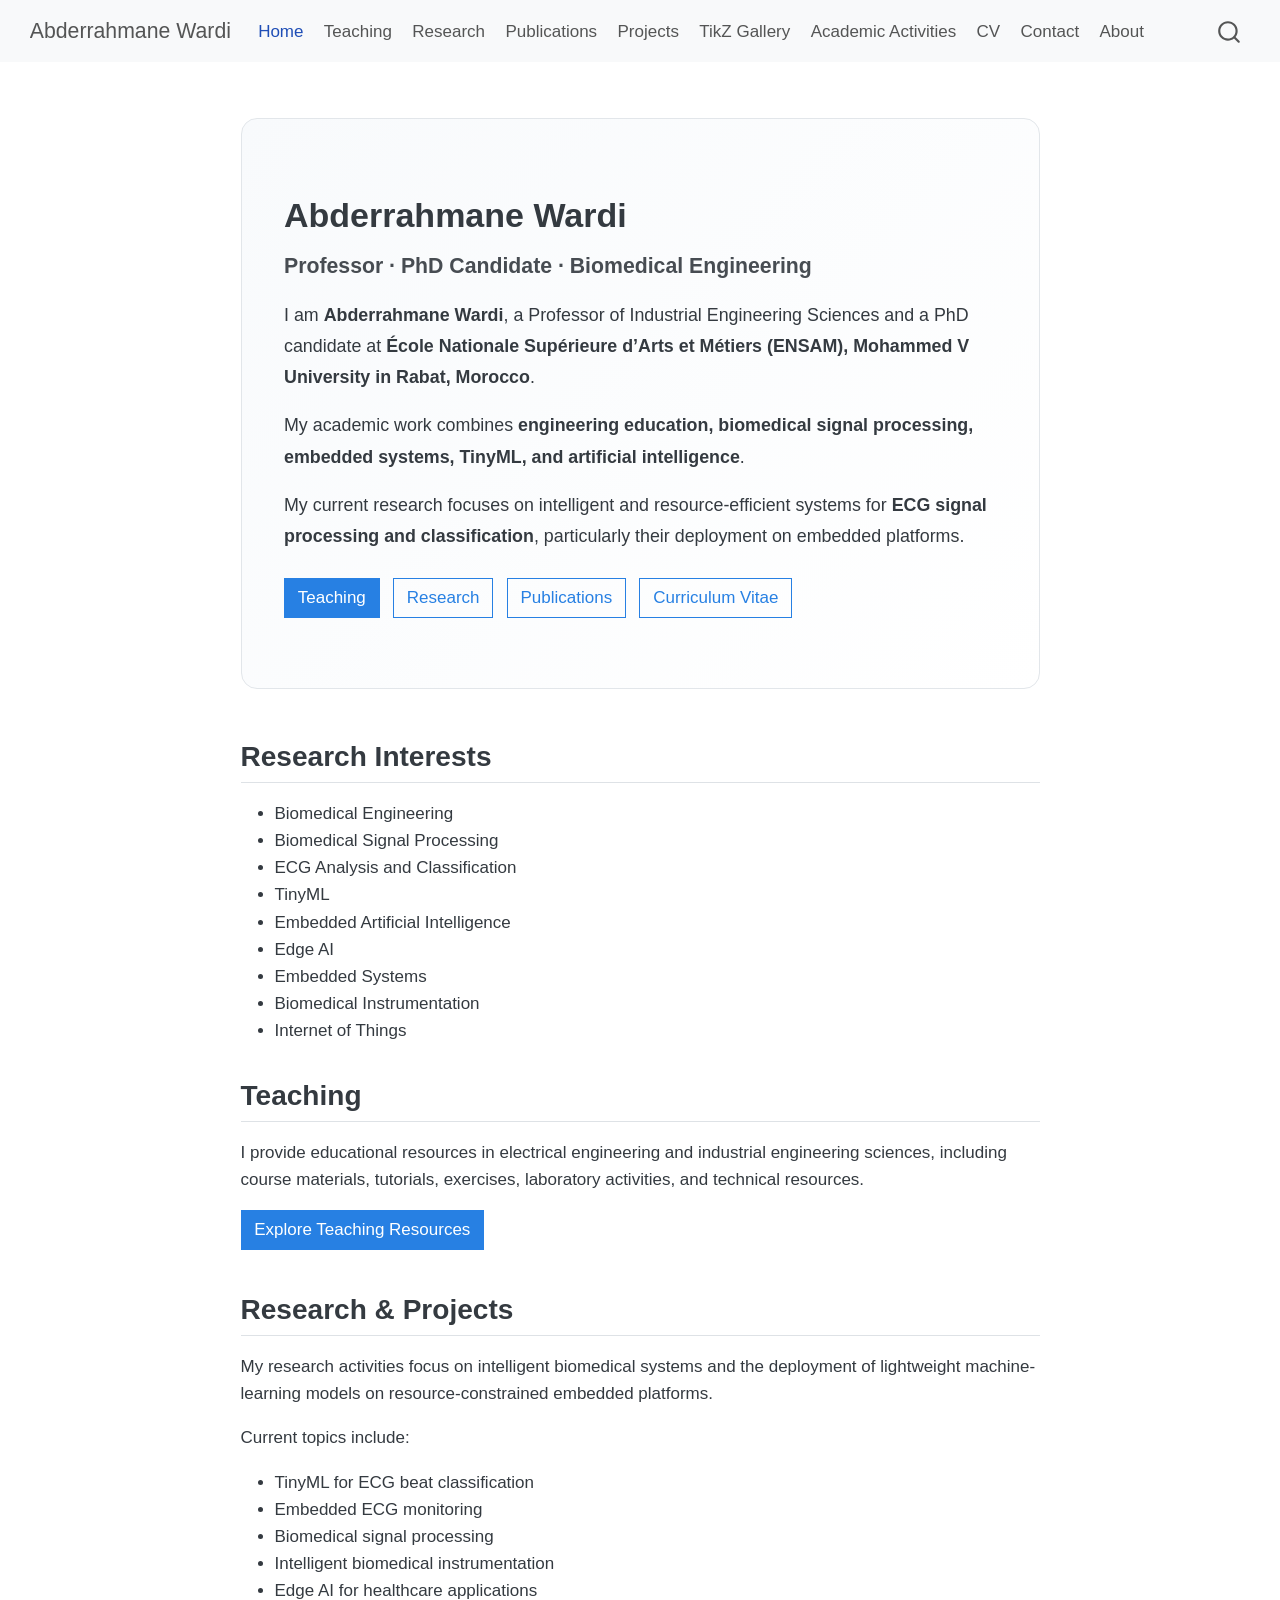
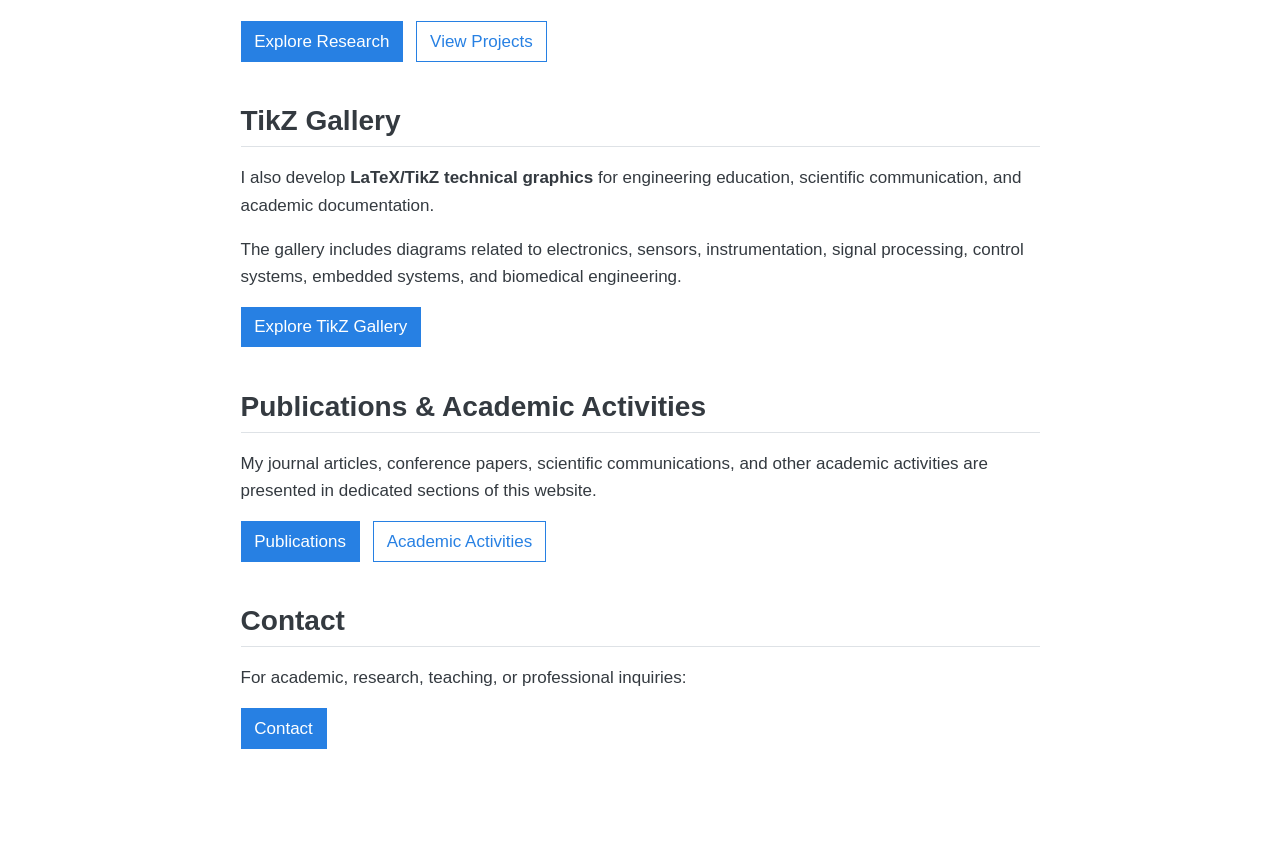
==== index.html @ 5424137a "Built site for gh-pages" ====
<!DOCTYPE html>
<html xmlns="http://www.w3.org/1999/xhtml" lang="en" xml:lang="en"><head>

<meta charset="utf-8">
<meta name="generator" content="quarto-1.10.18">

<meta name="viewport" content="width=device-width, initial-scale=1.0, user-scalable=yes">

<meta name="description" content="Academic website of Abderrahmane Wardi, Professor and PhD Candidate working in biomedical engineering, ECG signal processing, TinyML, embedded artificial intelligence, and embedded systems.">

<title>Abderrahmane Wardi | Professor &amp; PhD Candidate – Abderrahmane Wardi</title>
<style>
/* Default styles provided by pandoc.
** See https://pandoc.org/MANUAL.html#variables-for-html for config info.
*/
span.smallcaps{font-variant: small-caps;}
div.columns{display: flex; gap: 1.5em;}
div.column{flex: auto;}
@media screen {
div.columns{gap: min(4vw, 1.5em);}
div.column{overflow-x: auto;}
}
div.hanging-indent{margin-left: 1.5em; text-indent: -1.5em;}
ul.task-list{list-style: none;}
ul.task-list li input[type="checkbox"] {
  width: 0.8em;
  margin: 0 0.8em 0.2em -1em; /* quarto-specific, see https://github.com/quarto-dev/quarto-cli/issues/4556 */ 
  vertical-align: middle;
}
</style>


<script src="site_libs/quarto-nav/quarto-nav.js"></script>
<script src="site_libs/quarto-nav/headroom.min.js"></script>
<script src="site_libs/clipboard/clipboard.min.js"></script>
<script src="site_libs/quarto-search/autocomplete.umd.js"></script>
<script src="site_libs/quarto-search/fuse.min.js"></script>
<script src="site_libs/quarto-search/quarto-search.js"></script>
<meta name="quarto:offset" content="./">
<script src="site_libs/quarto-html/quarto.js" type="module"></script>
<script src="site_libs/quarto-html/tabsets/tabsets.js" type="module"></script>
<script src="site_libs/quarto-html/popper.min.js"></script>
<script src="site_libs/quarto-html/tippy.umd.min.js"></script>
<script src="site_libs/quarto-html/anchor.min.js"></script>
<link href="site_libs/quarto-html/tippy.css" rel="stylesheet">
<link href="site_libs/quarto-html/quarto-syntax-highlighting-64a204ab8560d761af7679ceaba22944.css" rel="stylesheet" id="quarto-text-highlighting-styles">
<script src="site_libs/bootstrap/bootstrap.min.js"></script>
<link href="site_libs/bootstrap/bootstrap-icons.css" rel="stylesheet">
<link href="site_libs/bootstrap/bootstrap-172ba59bd5e0b52282274ba0c0cc16fc.min.css" rel="stylesheet" append-hash="true" id="quarto-bootstrap" data-mode="light">
<script id="quarto-search-options" type="application/json">{
  "location": "navbar",
  "copy-button": false,
  "collapse-after": 3,
  "panel-placement": "end",
  "type": "overlay",
  "limit": 50,
  "keyboard-shortcut": [
    "f",
    "/",
    "s"
  ],
  "show-item-context": false,
  "language": {
    "search-no-results-text": "No results",
    "search-matching-documents-text": "matching documents",
    "search-copy-link-title": "Copy link to search",
    "search-hide-matches-text": "Hide additional matches",
    "search-more-match-text": "more match in this document",
    "search-more-matches-text": "more matches in this document",
    "search-clear-button-title": "Clear",
    "search-text-placeholder": "",
    "search-detached-cancel-button-title": "Cancel",
    "search-submit-button-title": "Submit",
    "search-label": "Search"
  }
}</script>
<style>html{ scroll-behavior: smooth; }</style>


<link rel="stylesheet" href="styles.css">
</head>

<body class="nav-fixed fullcontent quarto-light">

<div id="quarto-search-results"></div>
  <header id="quarto-header" class="headroom fixed-top">
    <nav class="navbar navbar-expand-lg " data-bs-theme="dark">
      <div class="navbar-container container-fluid">
      <div class="navbar-brand-container mx-auto">
    <a class="navbar-brand" href="./index.html">
    <span class="navbar-title">Abderrahmane Wardi</span>
    </a>
  </div>
            <div id="quarto-search" class="" title="Search"></div>
          <button class="navbar-toggler" type="button" data-bs-toggle="collapse" data-bs-target="#navbarCollapse" aria-controls="navbarCollapse" role="menu" aria-expanded="false" aria-label="Toggle navigation" onclick="if (window.quartoToggleHeadroom) { window.quartoToggleHeadroom(); }">
  <span class="navbar-toggler-icon"></span>
</button>
          <div class="collapse navbar-collapse" id="navbarCollapse">
            <ul class="navbar-nav navbar-nav-scroll me-auto">
  <li class="nav-item">
    <a class="nav-link active" href="./index.html" aria-current="page"> 
<span class="menu-text">Home</span></a>
  </li>  
  <li class="nav-item">
    <a class="nav-link" href="./teaching.html"> 
<span class="menu-text">Teaching</span></a>
  </li>  
  <li class="nav-item">
    <a class="nav-link" href="./research.html"> 
<span class="menu-text">Research</span></a>
  </li>  
  <li class="nav-item">
    <a class="nav-link" href="./publications.html"> 
<span class="menu-text">Publications</span></a>
  </li>  
  <li class="nav-item">
    <a class="nav-link" href="./projects.html"> 
<span class="menu-text">Projects</span></a>
  </li>  
  <li class="nav-item">
    <a class="nav-link" href="./tikz.html"> 
<span class="menu-text">TikZ Gallery</span></a>
  </li>  
  <li class="nav-item">
    <a class="nav-link" href="./activities.html"> 
<span class="menu-text">Academic Activities</span></a>
  </li>  
  <li class="nav-item">
    <a class="nav-link" href="./cv.html"> 
<span class="menu-text">CV</span></a>
  </li>  
  <li class="nav-item">
    <a class="nav-link" href="./contact.html"> 
<span class="menu-text">Contact</span></a>
  </li>  
  <li class="nav-item">
    <a class="nav-link" href="./about.html"> 
<span class="menu-text">About</span></a>
  </li>  
</ul>
          </div> <!-- /navcollapse -->
            <div class="quarto-navbar-tools">
</div>
      </div> <!-- /container-fluid -->
    </nav>
</header>
<!-- content -->
<div id="quarto-content" class="quarto-container page-columns page-rows-contents page-layout-article page-navbar">
<!-- sidebar -->
<!-- margin-sidebar -->
    
<!-- main -->
<main class="content" id="quarto-document-content"><header id="title-block-header" class="quarto-title-block"></header>




<section id="abderrahmane-wardi" class="level1 home-hero">
<h1>Abderrahmane Wardi</h1>
<section id="professor-phd-candidate-biomedical-engineering" class="level3">
<h3 class="anchored" data-anchor-id="professor-phd-candidate-biomedical-engineering">Professor · PhD Candidate · Biomedical Engineering</h3>
<p>I am <strong>Abderrahmane Wardi</strong>, a Professor of Industrial Engineering Sciences and a PhD candidate at <strong>École Nationale Supérieure d’Arts et Métiers (ENSAM), Mohammed V University in Rabat, Morocco</strong>.</p>
<p>My academic work combines <strong>engineering education, biomedical signal processing, embedded systems, TinyML, and artificial intelligence</strong>.</p>
<p>My current research focuses on intelligent and resource-efficient systems for <strong>ECG signal processing and classification</strong>, particularly their deployment on embedded platforms.</p>
<div class="hero-buttons">
<p><a href="./teaching.html" class="btn btn-primary">Teaching</a> <a href="./research.html" class="btn btn-outline-primary">Research</a> <a href="./publications.html" class="btn btn-outline-primary">Publications</a> <a href="./cv.html" class="btn btn-outline-primary">Curriculum Vitae</a></p>
</div>
</section>
</section>
<section id="research-interests" class="level2">
<h2 class="anchored" data-anchor-id="research-interests">Research Interests</h2>
<ul>
<li>Biomedical Engineering</li>
<li>Biomedical Signal Processing</li>
<li>ECG Analysis and Classification</li>
<li>TinyML</li>
<li>Embedded Artificial Intelligence</li>
<li>Edge AI</li>
<li>Embedded Systems</li>
<li>Biomedical Instrumentation</li>
<li>Internet of Things</li>
</ul>
</section>
<section id="teaching" class="level2">
<h2 class="anchored" data-anchor-id="teaching">Teaching</h2>
<p>I provide educational resources in electrical engineering and industrial engineering sciences, including course materials, tutorials, exercises, laboratory activities, and technical resources.</p>
<p><a href="./teaching.html" class="btn btn-primary">Explore Teaching Resources</a></p>
</section>
<section id="research-projects" class="level2">
<h2 class="anchored" data-anchor-id="research-projects">Research &amp; Projects</h2>
<p>My research activities focus on intelligent biomedical systems and the deployment of lightweight machine-learning models on resource-constrained embedded platforms.</p>
<p>Current topics include:</p>
<ul>
<li>TinyML for ECG beat classification</li>
<li>Embedded ECG monitoring</li>
<li>Biomedical signal processing</li>
<li>Intelligent biomedical instrumentation</li>
<li>Edge AI for healthcare applications</li>
</ul>
<p><a href="./research.html" class="btn btn-primary">Explore Research</a> <a href="./projects.html" class="btn btn-outline-primary">View Projects</a></p>
</section>
<section id="tikz-gallery" class="level2">
<h2 class="anchored" data-anchor-id="tikz-gallery">TikZ Gallery</h2>
<p>I also develop <strong>LaTeX/TikZ technical graphics</strong> for engineering education, scientific communication, and academic documentation.</p>
<p>The gallery includes diagrams related to electronics, sensors, instrumentation, signal processing, control systems, embedded systems, and biomedical engineering.</p>
<p><a href="./tikz.html" class="btn btn-primary">Explore TikZ Gallery</a></p>
</section>
<section id="publications-academic-activities" class="level2">
<h2 class="anchored" data-anchor-id="publications-academic-activities">Publications &amp; Academic Activities</h2>
<p>My journal articles, conference papers, scientific communications, and other academic activities are presented in dedicated sections of this website.</p>
<p><a href="./publications.html" class="btn btn-primary">Publications</a> <a href="./activities.html" class="btn btn-outline-primary">Academic Activities</a></p>
</section>
<section id="contact" class="level2">
<h2 class="anchored" data-anchor-id="contact">Contact</h2>
<p>For academic, research, teaching, or professional inquiries:</p>
<p><a href="./contact.html" class="btn btn-primary">Contact</a></p>


</section>

</main> <!-- /main -->
<script id="quarto-html-after-body" type="application/javascript">
  window.document.addEventListener("DOMContentLoaded", function (event) {
    const icon = "";
    const anchorJS = new window.AnchorJS();
    anchorJS.options = {
      placement: 'right',
      icon: icon
    };
    anchorJS.add('.anchored');
    const isCodeAnnotation = (el) => {
      for (const clz of el.classList) {
        if (clz.startsWith('code-annotation-')) {                     
          return true;
        }
      }
      return false;
    }
    const onCopySuccess = function(e) {
      // button target
      const button = e.trigger;
      // don't keep focus
      button.blur();
      // flash "checked"
      button.classList.add('code-copy-button-checked');
      var currentTitle = button.getAttribute("title");
      button.setAttribute("title", "Copied!");
      let tooltip;
      if (window.bootstrap) {
        button.setAttribute("data-bs-toggle", "tooltip");
        button.setAttribute("data-bs-placement", "left");
        button.setAttribute("data-bs-title", "Copied!");
        tooltip = new bootstrap.Tooltip(button, 
          { trigger: "manual", 
            customClass: "code-copy-button-tooltip",
            offset: [0, -8]});
        tooltip.show();    
      }
      setTimeout(function() {
        if (tooltip) {
          tooltip.hide();
          button.removeAttribute("data-bs-title");
          button.removeAttribute("data-bs-toggle");
          button.removeAttribute("data-bs-placement");
        }
        button.setAttribute("title", currentTitle);
        button.classList.remove('code-copy-button-checked');
      }, 1000);
      // clear code selection
      e.clearSelection();
    }
    const getTextToCopy = function(trigger) {
      const outerScaffold = trigger.parentElement.cloneNode(true);
      const codeEl = outerScaffold.querySelector('code');
      for (const childEl of codeEl.children) {
        if (isCodeAnnotation(childEl)) {
          childEl.remove();
        }
      }
      return codeEl.innerText;
    }
    const clipboard = new window.ClipboardJS('.code-copy-button:not([data-in-quarto-modal])', {
      text: getTextToCopy
    });
    clipboard.on('success', onCopySuccess);
    if (window.document.getElementById('quarto-embedded-source-code-modal')) {
      const clipboardModal = new window.ClipboardJS('.code-copy-button[data-in-quarto-modal]', {
        text: getTextToCopy,
        container: window.document.getElementById('quarto-embedded-source-code-modal')
      });
      clipboardModal.on('success', onCopySuccess);
    }
      var localhostRegex = new RegExp(/^(?:http|https):\/\/localhost\:?[0-9]*\//);
      var mailtoRegex = new RegExp(/^mailto:/);
        var filterRegex = new RegExp('/' + window.location.host + '/');
      var isInternal = (href) => {
          return filterRegex.test(href) || localhostRegex.test(href) || mailtoRegex.test(href);
      }
      // Inspect non-navigation links and adorn them if external
     var links = window.document.querySelectorAll('a[href]:not(.nav-link):not(.navbar-brand):not(.toc-action):not(.sidebar-link):not(.sidebar-item-toggle):not(.pagination-link):not(.no-external):not([aria-hidden]):not(.dropdown-item):not(.quarto-navigation-tool):not(.about-link)');
      for (var i=0; i<links.length; i++) {
        const link = links[i];
        if (!isInternal(link.href)) {
          // undo the damage that might have been done by quarto-nav.js in the case of
          // links that we want to consider external
          if (link.dataset.originalHref !== undefined) {
            link.href = link.dataset.originalHref;
          }
            // target, if specified
            link.setAttribute("target", "_blank");
            if (link.getAttribute("rel") === null) {
              link.setAttribute("rel", "noopener");
            }
        }
      }
    function tippyHover(el, contentFn, onTriggerFn, onUntriggerFn) {
      const config = {
        allowHTML: true,
        maxWidth: 500,
        delay: 100,
        arrow: false,
        appendTo: function(el) {
            return el.parentElement;
        },
        interactive: true,
        interactiveBorder: 10,
        theme: 'quarto',
        placement: 'bottom-start',
      };
      if (contentFn) {
        config.content = contentFn;
      }
      if (onTriggerFn) {
        config.onTrigger = onTriggerFn;
      }
      if (onUntriggerFn) {
        config.onUntrigger = onUntriggerFn;
      }
      window.tippy(el, config); 
    }
    const noterefs = window.document.querySelectorAll('a[role="doc-noteref"]');
    for (var i=0; i<noterefs.length; i++) {
      const ref = noterefs[i];
      tippyHover(ref, function() {
        // use id or data attribute instead here
        let href = ref.getAttribute('data-footnote-href') || ref.getAttribute('href');
        try { href = new URL(href).hash; } catch {}
        const id = href.replace(/^#\/?/, "");
        const note = window.document.getElementById(id);
        if (note) {
          return note.innerHTML;
        } else {
          return "";
        }
      });
    }
    const xrefs = window.document.querySelectorAll('a.quarto-xref');
    const processXRef = (id, note) => {
      // Strip column container classes
      const stripColumnClz = (el) => {
        el.classList.remove("page-full", "page-columns");
        if (el.children) {
          for (const child of el.children) {
            stripColumnClz(child);
          }
        }
      }
      stripColumnClz(note)
      if (id === null || id.startsWith('sec-')) {
        // Special case sections, only their first couple elements
        const container = document.createElement("div");
        if (note.children && note.children.length > 2) {
          container.appendChild(note.children[0].cloneNode(true));
          for (let i = 1; i < note.children.length; i++) {
            const child = note.children[i];
            if (child.tagName === "P" && child.innerText === "") {
              continue;
            } else {
              container.appendChild(child.cloneNode(true));
              break;
            }
          }
          if (window.Quarto?.typesetMath) {
            window.Quarto.typesetMath(container);
          }
          return container.innerHTML
        } else {
          if (window.Quarto?.typesetMath) {
            window.Quarto.typesetMath(note);
          }
          return note.innerHTML;
        }
      } else {
        // Remove any anchor links if they are present
        const anchorLink = note.querySelector('a.anchorjs-link');
        if (anchorLink) {
          anchorLink.remove();
        }
        if (window.Quarto?.typesetMath) {
          window.Quarto.typesetMath(note);
        }
        if (note.classList.contains("callout")) {
          return note.outerHTML;
        } else {
          return note.innerHTML;
        }
      }
    }
    for (var i=0; i<xrefs.length; i++) {
      const xref = xrefs[i];
      tippyHover(xref, undefined, function(instance) {
        instance.disable();
        let url = xref.getAttribute('href');
        let hash = undefined; 
        if (url.startsWith('#')) {
          hash = url;
        } else {
          try { hash = new URL(url).hash; } catch {}
        }
        if (hash) {
          const id = hash.replace(/^#\/?/, "");
          const note = window.document.getElementById(id);
          if (note !== null) {
            try {
              const html = processXRef(id, note.cloneNode(true));
              instance.setContent(html);
            } finally {
              instance.enable();
              instance.show();
            }
          } else {
            // See if we can fetch this
            fetch(url.split('#')[0])
            .then(res => res.text())
            .then(html => {
              const parser = new DOMParser();
              const htmlDoc = parser.parseFromString(html, "text/html");
              const note = htmlDoc.getElementById(id);
              if (note !== null) {
                const html = processXRef(id, note);
                instance.setContent(html);
              } 
            }).finally(() => {
              instance.enable();
              instance.show();
            });
          }
        } else {
          // See if we can fetch a full url (with no hash to target)
          // This is a special case and we should probably do some content thinning / targeting
          fetch(url)
          .then(res => res.text())
          .then(html => {
            const parser = new DOMParser();
            const htmlDoc = parser.parseFromString(html, "text/html");
            const note = htmlDoc.querySelector('main.content');
            if (note !== null) {
              // This should only happen for chapter cross references
              // (since there is no id in the URL)
              // remove the first header
              if (note.children.length > 0 && note.children[0].tagName === "HEADER") {
                note.children[0].remove();
              }
              const html = processXRef(null, note);
              instance.setContent(html);
            } 
          }).finally(() => {
            instance.enable();
            instance.show();
          });
        }
      }, function(instance) {
      });
    }
        let selectedAnnoteEl;
        const selectorForAnnotation = ( cell, annotation) => {
          let cellAttr = 'data-code-cell="' + cell + '"';
          let lineAttr = 'data-code-annotation="' +  annotation + '"';
          const selector = 'span[' + cellAttr + '][' + lineAttr + ']';
          return selector;
        }
        const selectCodeLines = (annoteEl) => {
          const doc = window.document;
          const targetCell = annoteEl.getAttribute("data-target-cell");
          const targetAnnotation = annoteEl.getAttribute("data-target-annotation");
          const annoteSpan = window.document.querySelector(selectorForAnnotation(targetCell, targetAnnotation));
          const lines = annoteSpan.getAttribute("data-code-lines").split(",");
          const lineIds = lines.map((line) => {
            return targetCell + "-" + line;
          })
          let top = null;
          let height = null;
          let parent = null;
          if (lineIds.length > 0) {
              //compute the position of the single el (top and bottom and make a div)
              const el = window.document.getElementById(lineIds[0]);
              top = el.offsetTop;
              height = el.offsetHeight;
              parent = el.parentElement.parentElement;
            if (lineIds.length > 1) {
              const lastEl = window.document.getElementById(lineIds[lineIds.length - 1]);
              const bottom = lastEl.offsetTop + lastEl.offsetHeight;
              height = bottom - top;
            }
            if (top !== null && height !== null && parent !== null) {
              // cook up a div (if necessary) and position it 
              let div = window.document.getElementById("code-annotation-line-highlight");
              if (div === null) {
                div = window.document.createElement("div");
                div.setAttribute("id", "code-annotation-line-highlight");
                div.style.position = 'absolute';
                parent.appendChild(div);
              }
              div.style.top = top - 2 + "px";
              div.style.height = height + 4 + "px";
              div.style.left = 0;
              let gutterDiv = window.document.getElementById("code-annotation-line-highlight-gutter");
              if (gutterDiv === null) {
                gutterDiv = window.document.createElement("div");
                gutterDiv.setAttribute("id", "code-annotation-line-highlight-gutter");
                gutterDiv.style.position = 'absolute';
                const codeCell = window.document.getElementById(targetCell);
                const gutter = codeCell.querySelector('.code-annotation-gutter');
                gutter.appendChild(gutterDiv);
              }
              gutterDiv.style.top = top - 2 + "px";
              gutterDiv.style.height = height + 4 + "px";
            }
            selectedAnnoteEl = annoteEl;
          }
        };
        const unselectCodeLines = () => {
          const elementsIds = ["code-annotation-line-highlight", "code-annotation-line-highlight-gutter"];
          elementsIds.forEach((elId) => {
            const div = window.document.getElementById(elId);
            if (div) {
              div.remove();
            }
          });
          selectedAnnoteEl = undefined;
        };
          // Handle positioning of the toggle
      window.addEventListener(
        "resize",
        throttle(() => {
          elRect = undefined;
          if (selectedAnnoteEl) {
            selectCodeLines(selectedAnnoteEl);
          }
        }, 10)
      );
      function throttle(fn, ms) {
      let throttle = false;
      let timer;
        return (...args) => {
          if(!throttle) { // first call gets through
              fn.apply(this, args);
              throttle = true;
          } else { // all the others get throttled
              if(timer) clearTimeout(timer); // cancel #2
              timer = setTimeout(() => {
                fn.apply(this, args);
                timer = throttle = false;
              }, ms);
          }
        };
      }
        // Attach click handler to the DT
        const annoteDls = window.document.querySelectorAll('dt[data-target-cell]');
        for (const annoteDlNode of annoteDls) {
          annoteDlNode.addEventListener('click', (event) => {
            const clickedEl = event.target;
            if (clickedEl !== selectedAnnoteEl) {
              unselectCodeLines();
              const activeEl = window.document.querySelector('dt[data-target-cell].code-annotation-active');
              if (activeEl) {
                activeEl.classList.remove('code-annotation-active');
              }
              selectCodeLines(clickedEl);
              clickedEl.classList.add('code-annotation-active');
            } else {
              // Unselect the line
              unselectCodeLines();
              clickedEl.classList.remove('code-annotation-active');
            }
          });
        }
    const findCites = (el) => {
      const parentEl = el.parentElement;
      if (parentEl) {
        const cites = parentEl.dataset.cites;
        if (cites) {
          return {
            el,
            cites: cites.split(' ')
          };
        } else {
          return findCites(el.parentElement)
        }
      } else {
        return undefined;
      }
    };
    var bibliorefs = window.document.querySelectorAll('a[role="doc-biblioref"]');
    for (var i=0; i<bibliorefs.length; i++) {
      const ref = bibliorefs[i];
      const citeInfo = findCites(ref);
      if (citeInfo) {
        tippyHover(citeInfo.el, function() {
          var popup = window.document.createElement('div');
          citeInfo.cites.forEach(function(cite) {
            var citeDiv = window.document.createElement('div');
            citeDiv.classList.add('hanging-indent');
            citeDiv.classList.add('csl-entry');
            var biblioDiv = window.document.getElementById('ref-' + cite);
            if (biblioDiv) {
              citeDiv.innerHTML = biblioDiv.innerHTML;
            }
            popup.appendChild(citeDiv);
          });
          return popup.innerHTML;
        });
      }
    }
  });
  </script>
</div> <!-- /content -->




<script src="site_libs/quarto-html/zenscroll-min.js"></script>
</body></html>
---- site_libs/quarto-html/tippy.css ----
.tippy-box[data-animation=fade][data-state=hidden]{opacity:0}[data-tippy-root]{max-width:calc(100vw - 10px)}.tippy-box{position:relative;background-color:#333;color:#fff;border-radius:4px;font-size:14px;line-height:1.4;white-space:normal;outline:0;transition-property:transform,visibility,opacity}.tippy-box[data-placement^=top]>.tippy-arrow{bottom:0}.tippy-box[data-placement^=top]>.tippy-arrow:before{bottom:-7px;left:0;border-width:8px 8px 0;border-top-color:initial;transform-origin:center top}.tippy-box[data-placement^=bottom]>.tippy-arrow{top:0}.tippy-box[data-placement^=bottom]>.tippy-arrow:before{top:-7px;left:0;border-width:0 8px 8px;border-bottom-color:initial;transform-origin:center bottom}.tippy-box[data-placement^=left]>.tippy-arrow{right:0}.tippy-box[data-placement^=left]>.tippy-arrow:before{border-width:8px 0 8px 8px;border-left-color:initial;right:-7px;transform-origin:center left}.tippy-box[data-placement^=right]>.tippy-arrow{left:0}.tippy-box[data-placement^=right]>.tippy-arrow:before{left:-7px;border-width:8px 8px 8px 0;border-right-color:initial;transform-origin:center right}.tippy-box[data-inertia][data-state=visible]{transition-timing-function:cubic-bezier(.54,1.5,.38,1.11)}.tippy-arrow{width:16px;height:16px;color:#333}.tippy-arrow:before{content:"";position:absolute;border-color:transparent;border-style:solid}.tippy-content{position:relative;padding:5px 9px;z-index:1}
---- site_libs/quarto-html/quarto-syntax-highlighting-64a204ab8560d761af7679ceaba22944.css ----
/* quarto syntax highlight colors */
:root {
  --quarto-hl-ot-color: #003B4F;
  --quarto-hl-at-color: #657422;
  --quarto-hl-ss-color: #20794D;
  --quarto-hl-an-color: #5E5E5E;
  --quarto-hl-fu-color: #4758AB;
  --quarto-hl-st-color: #20794D;
  --quarto-hl-cf-color: #003B4F;
  --quarto-hl-op-color: #5E5E5E;
  --quarto-hl-er-color: #AD0000;
  --quarto-hl-bn-color: #AD0000;
  --quarto-hl-al-color: #AD0000;
  --quarto-hl-va-color: #111111;
  --quarto-hl-bu-color: inherit;
  --quarto-hl-ex-color: inherit;
  --quarto-hl-pp-color: #AD0000;
  --quarto-hl-in-color: #5E5E5E;
  --quarto-hl-vs-color: #20794D;
  --quarto-hl-wa-color: #5E5E5E;
  --quarto-hl-do-color: #5E5E5E;
  --quarto-hl-im-color: #00769E;
  --quarto-hl-ch-color: #20794D;
  --quarto-hl-dt-color: #AD0000;
  --quarto-hl-fl-color: #AD0000;
  --quarto-hl-co-color: #5E5E5E;
  --quarto-hl-cv-color: #5E5E5E;
  --quarto-hl-cn-color: #8f5902;
  --quarto-hl-sc-color: #5E5E5E;
  --quarto-hl-dv-color: #AD0000;
  --quarto-hl-kw-color: #003B4F;
}

/* other quarto variables */
:root {
  --quarto-font-monospace: SFMono-Regular, Menlo, Monaco, Consolas, "Liberation Mono", "Courier New", monospace;
}

/* syntax highlight based on Pandoc's rules */
pre > code.sourceCode > span {
  color: #003B4F;
}

code.sourceCode > span {
  color: #003B4F;
}

div.sourceCode,
div.sourceCode pre.sourceCode {
  color: #003B4F;
}

/* Normal */
code span {
  color: #003B4F;
}

/* Alert */
code span.al {
  color: #AD0000;
  font-style: inherit;
}

/* Annotation */
code span.an {
  color: #5E5E5E;
  font-style: inherit;
}

/* Attribute */
code span.at {
  color: #657422;
  font-style: inherit;
}

/* BaseN */
code span.bn {
  color: #AD0000;
  font-style: inherit;
}

/* BuiltIn */
code span.bu {
  font-style: inherit;
}

/* ControlFlow */
code span.cf {
  color: #003B4F;
  font-weight: bold;
  font-style: inherit;
}

/* Char */
code span.ch {
  color: #20794D;
  font-style: inherit;
}

/* Constant */
code span.cn {
  color: #8f5902;
  font-style: inherit;
}

/* Comment */
code span.co {
  color: #5E5E5E;
  font-style: inherit;
}

/* CommentVar */
code span.cv {
  color: #5E5E5E;
  font-style: italic;
}

/* Documentation */
code span.do {
  color: #5E5E5E;
  font-style: italic;
}

/* DataType */
code span.dt {
  color: #AD0000;
  font-style: inherit;
}

/* DecVal */
code span.dv {
  color: #AD0000;
  font-style: inherit;
}

/* Error */
code span.er {
  color: #AD0000;
  font-style: inherit;
}

/* Extension */
code span.ex {
  font-style: inherit;
}

/* Float */
code span.fl {
  color: #AD0000;
  font-style: inherit;
}

/* Function */
code span.fu {
  color: #4758AB;
  font-style: inherit;
}

/* Import */
code span.im {
  color: #00769E;
  font-style: inherit;
}

/* Information */
code span.in {
  color: #5E5E5E;
  font-style: inherit;
}

/* Keyword */
code span.kw {
  color: #003B4F;
  font-weight: bold;
  font-style: inherit;
}

/* Operator */
code span.op {
  color: #5E5E5E;
  font-style: inherit;
}

/* Other */
code span.ot {
  color: #003B4F;
  font-style: inherit;
}

/* Preprocessor */
code span.pp {
  color: #AD0000;
  font-style: inherit;
}

/* SpecialChar */
code span.sc {
  color: #5E5E5E;
  font-style: inherit;
}

/* SpecialString */
code span.ss {
  color: #20794D;
  font-style: inherit;
}

/* String */
code span.st {
  color: #20794D;
  font-style: inherit;
}

/* Variable */
code span.va {
  color: #111111;
  font-style: inherit;
}

/* VerbatimString */
code span.vs {
  color: #20794D;
  font-style: inherit;
}

/* Warning */
code span.wa {
  color: #5E5E5E;
  font-style: italic;
}

.prevent-inlining {
  content: "</";
}

/*# sourceMappingURL=9d8d5bb603a83b8298b89080a598c93b.css.map */
---- styles.css ----
/* =========================================================
   GENERAL
   ========================================================= */

body {
  font-family: Arial, Helvetica, sans-serif;
  line-height: 1.6;
}

h1,
h2,
h3,
h4,
h5,
h6 {
  font-weight: 600;
}

a {
  text-decoration: none;
}

a:hover {
  text-decoration: underline;
}


/* =========================================================
   TIKZ GALLERY
   ========================================================= */

.tikz-card {
  height: 100%;
  padding: 1rem;
  border: 1px solid #dfe3e8;
  border-radius: 12px;
  background: #ffffff;
  transition:
    transform 0.2s ease,
    box-shadow 0.2s ease;
}

.tikz-card:hover {
  transform: translateY(-4px);
  box-shadow: 0 8px 24px rgba(0, 0, 0, 0.10);
}

.tikz-card img {
  display: block;
  width: 100%;
  height: 190px;
  object-fit: contain;
  padding: 0.75rem;
  margin: 0 auto;
  background: #ffffff;
  border-radius: 8px;
}

.tikz-card h3 {
  margin-top: 1rem;
  margin-bottom: 0.5rem;
  font-weight: 600;
}

.tikz-card p {
  font-size: 0.95rem;
  line-height: 1.55;
}

.tikz-card a {
  font-weight: 600;
}


/* =========================================================
   TIKZ GRAPHIC PAGE
   ========================================================= */

.figure-container {
  margin: 2rem 0;
  padding: 2rem;
  background: #ffffff;
  border: 1px solid #e2e6ea;
  border-radius: 12px;
  text-align: center;
}

.figure-container img {
  display: block;
  width: 100%;
  max-height: 500px;
  object-fit: contain;
  margin: 0 auto;
}


/* =========================================================
   BUTTONS
   ========================================================= */

.btn {
  margin-right: 0.5rem;
  margin-bottom: 0.5rem;
}


/* =========================================================
   RESPONSIVE DESIGN
   ========================================================= */

@media (max-width: 768px) {

  .tikz-card img {
    height: 160px;
  }

  .figure-container {
    padding: 1rem;
  }

  .figure-container img {
    max-height: 350px;
  }
}
/* =========================================================
   HOME HERO
   ========================================================= */

.home-hero {
  margin: 1.5rem 0 3rem 0;
  padding: 2.5rem;
  border: 1px solid #e2e6ea;
  border-radius: 16px;
  background: linear-gradient(
    135deg,
    #f8fafc 0%,
    #ffffff 100%
  );
}

.home-hero h3 {
  margin-top: 0;
  margin-bottom: 1.2rem;
  font-size: 1.25rem;
  font-weight: 600;
}

.home-hero p {
  max-width: 850px;
  font-size: 1.05rem;
  line-height: 1.75;
}

.hero-buttons {
  margin-top: 1.5rem;
}

.hero-buttons .btn {
  margin-right: 0.5rem;
  margin-bottom: 0.6rem;
}


/* Responsive */

@media (max-width: 768px) {
  .home-hero {
    padding: 1.5rem;
  }

  .home-hero p {
    font-size: 1rem;
  }
}
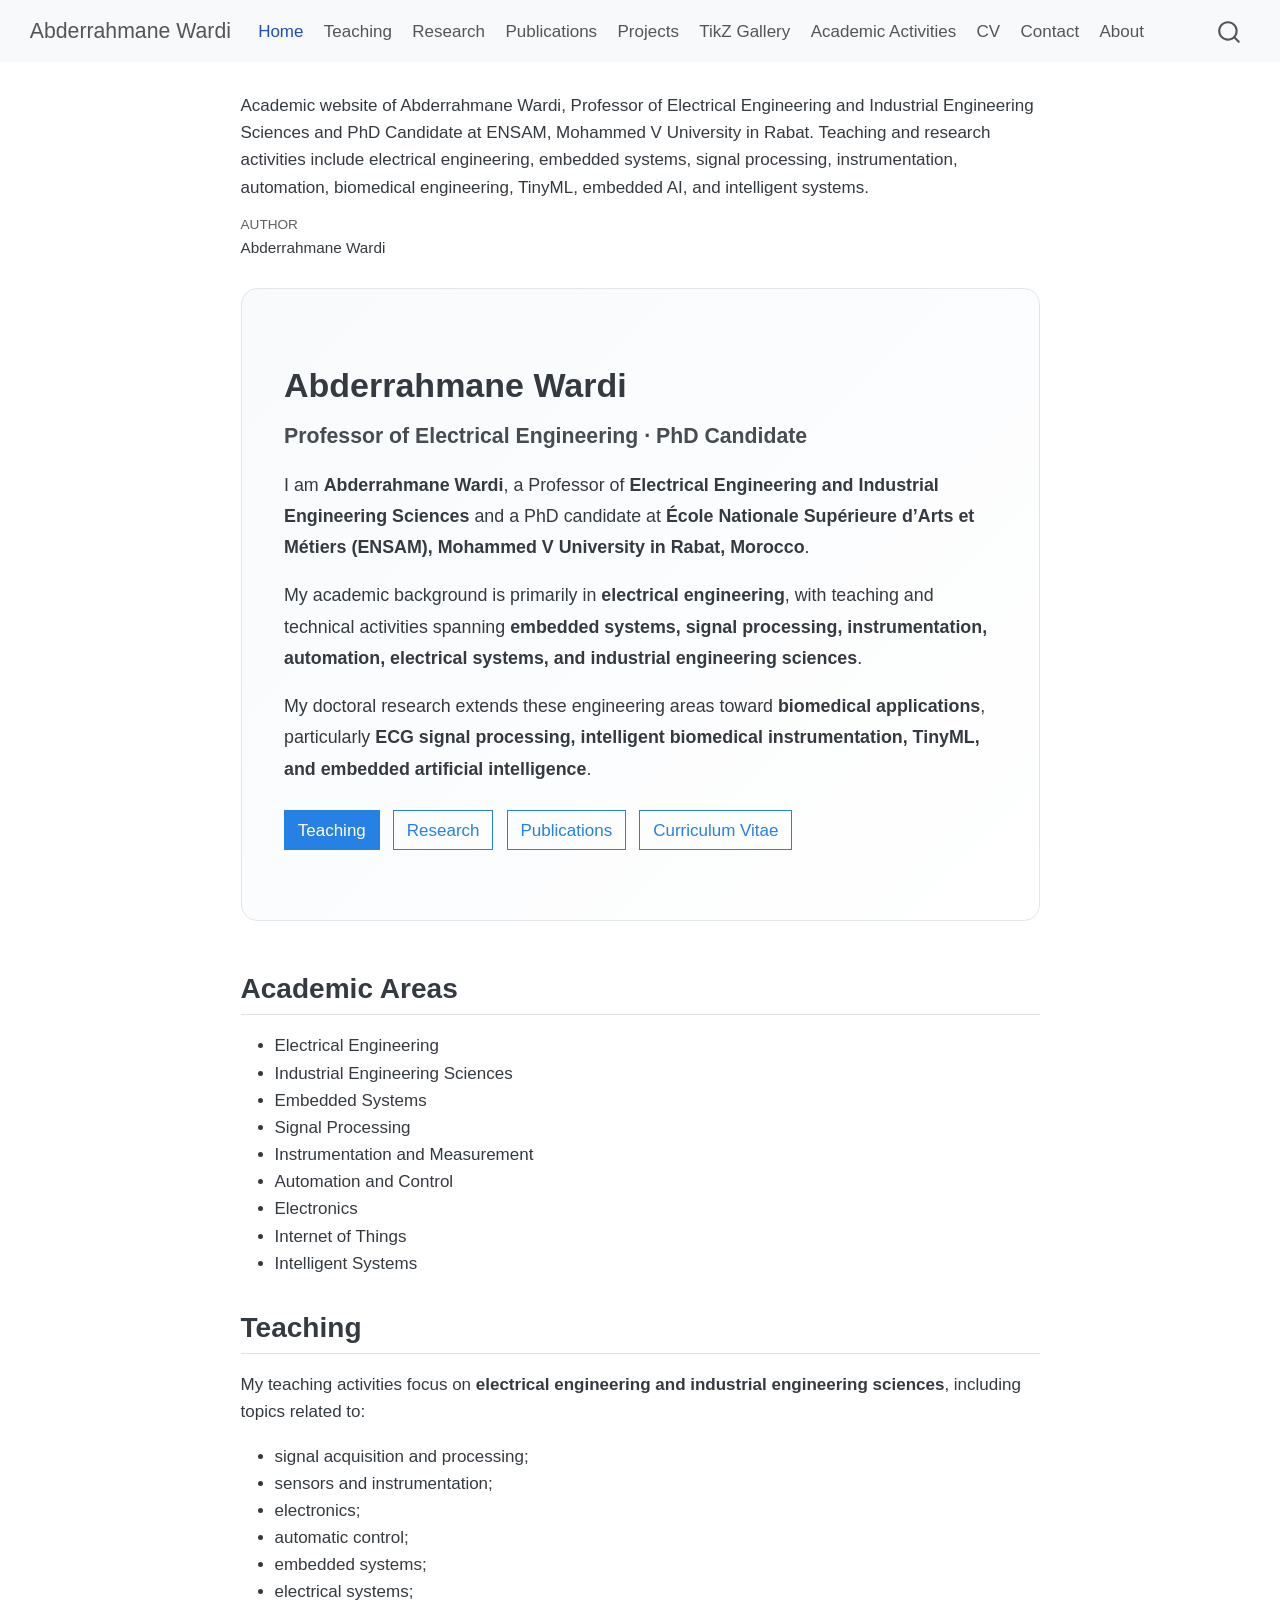
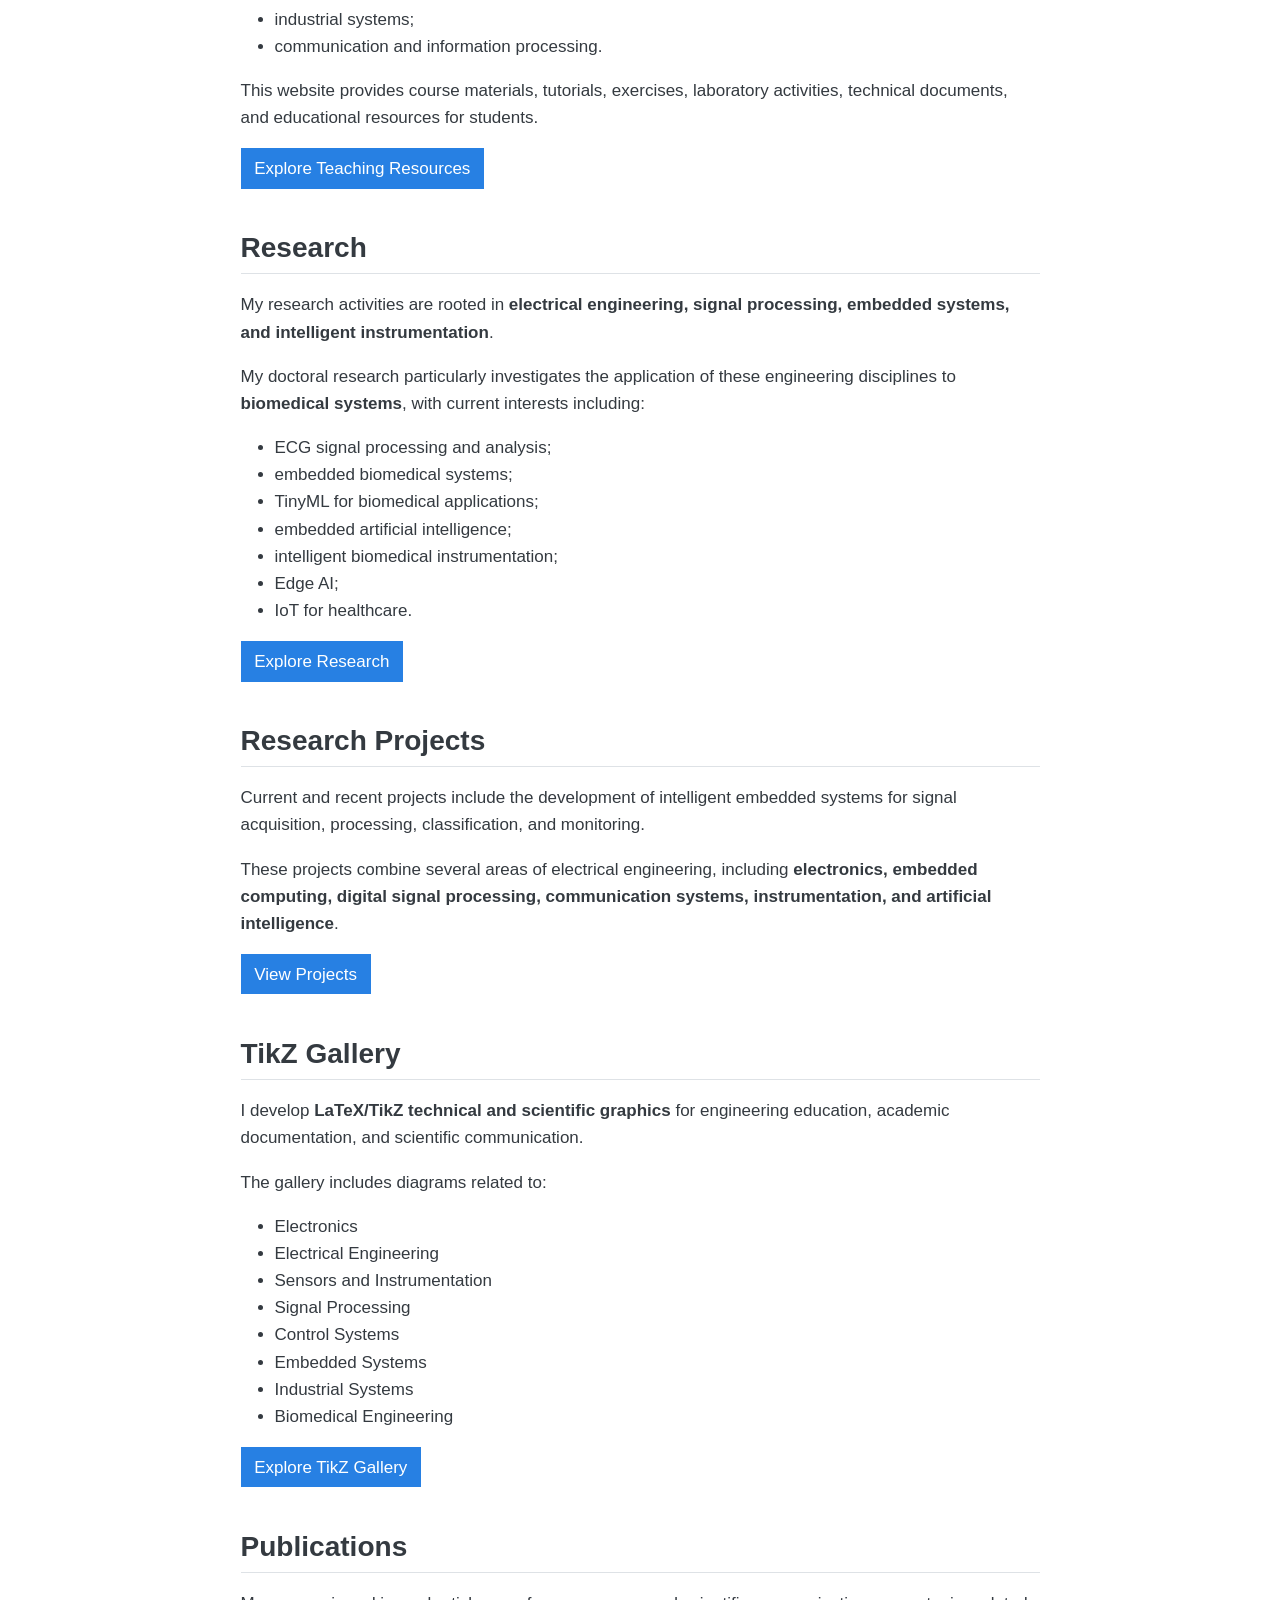
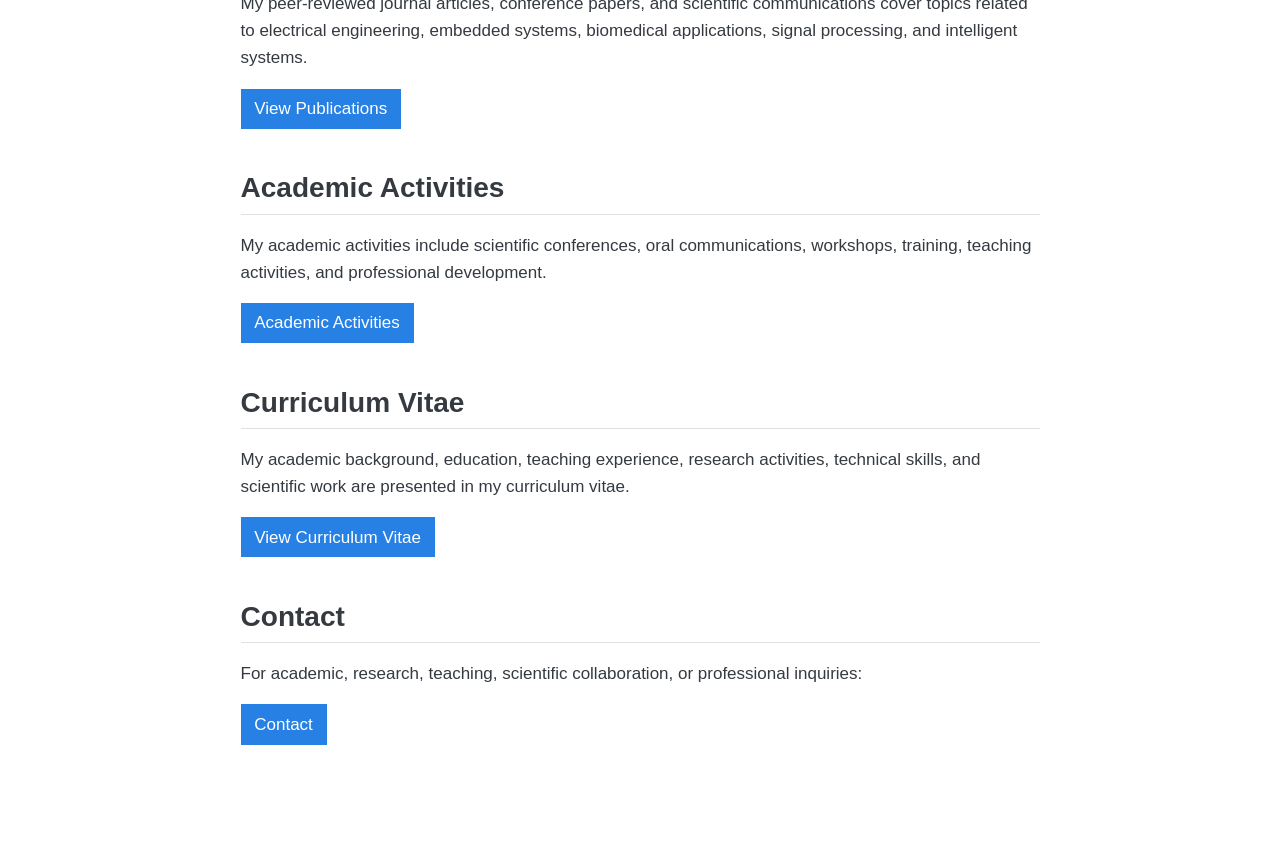
==== commit 74752aaa: "Built site for gh-pages" ====
--- a/index.html
+++ b/index.html
@@ -6,9 +6,10 @@
 
 <meta name="viewport" content="width=device-width, initial-scale=1.0, user-scalable=yes">
 
-<meta name="description" content="Academic website of Abderrahmane Wardi, Professor and PhD Candidate working in biomedical engineering, ECG signal processing, TinyML, embedded artificial intelligence, and embedded systems.">
-
-<title>Abderrahmane Wardi | Professor &amp; PhD Candidate – Abderrahmane Wardi</title>
+<meta name="author" content="Abderrahmane Wardi">
+<meta name="description" content="Academic website of Abderrahmane Wardi, Professor of Electrical Engineering and Industrial Engineering Sciences and PhD Candidate at ENSAM, Mohammed V University in Rabat. Teaching and research activities include electrical engineering, embedded systems, signal processing, instrumentation, automation, biomedical engineering, TinyML, embedded AI, and intelligent systems.">
+
+<title>Abderrahmane Wardi | Electrical Engineering Professor &amp; PhD Candidate – Abderrahmane Wardi</title>
 <style>
 /* Default styles provided by pandoc.
 ** See https://pandoc.org/MANUAL.html#variables-for-html for config info.
@@ -150,69 +151,134 @@
 <!-- margin-sidebar -->
     
 <!-- main -->
-<main class="content" id="quarto-document-content"><header id="title-block-header" class="quarto-title-block"></header>
-
-
+<main class="content" id="quarto-document-content">
+
+<header id="title-block-header" class="quarto-title-block default">
+<div class="quarto-title">
+</div>
+
+<div>
+  <div class="description">
+    Academic website of Abderrahmane Wardi, Professor of Electrical Engineering and Industrial Engineering Sciences and PhD Candidate at ENSAM, Mohammed V University in Rabat. Teaching and research activities include electrical engineering, embedded systems, signal processing, instrumentation, automation, biomedical engineering, TinyML, embedded AI, and intelligent systems.
+  </div>
+</div>
+
+
+<div class="quarto-title-meta">
+
+    <div>
+    <div class="quarto-title-meta-heading">Author</div>
+    <div class="quarto-title-meta-contents">
+             <p>Abderrahmane Wardi </p>
+          </div>
+  </div>
+    
+  
+    
+  </div>
+  
+
+
+</header>
 
 
 <section id="abderrahmane-wardi" class="level1 home-hero">
 <h1>Abderrahmane Wardi</h1>
-<section id="professor-phd-candidate-biomedical-engineering" class="level3">
-<h3 class="anchored" data-anchor-id="professor-phd-candidate-biomedical-engineering">Professor · PhD Candidate · Biomedical Engineering</h3>
-<p>I am <strong>Abderrahmane Wardi</strong>, a Professor of Industrial Engineering Sciences and a PhD candidate at <strong>École Nationale Supérieure d’Arts et Métiers (ENSAM), Mohammed V University in Rabat, Morocco</strong>.</p>
-<p>My academic work combines <strong>engineering education, biomedical signal processing, embedded systems, TinyML, and artificial intelligence</strong>.</p>
-<p>My current research focuses on intelligent and resource-efficient systems for <strong>ECG signal processing and classification</strong>, particularly their deployment on embedded platforms.</p>
+<section id="professor-of-electrical-engineering-phd-candidate" class="level3">
+<h3 class="anchored" data-anchor-id="professor-of-electrical-engineering-phd-candidate">Professor of Electrical Engineering · PhD Candidate</h3>
+<p>I am <strong>Abderrahmane Wardi</strong>, a Professor of <strong>Electrical Engineering and Industrial Engineering Sciences</strong> and a PhD candidate at <strong>École Nationale Supérieure d’Arts et Métiers (ENSAM), Mohammed V University in Rabat, Morocco</strong>.</p>
+<p>My academic background is primarily in <strong>electrical engineering</strong>, with teaching and technical activities spanning <strong>embedded systems, signal processing, instrumentation, automation, electrical systems, and industrial engineering sciences</strong>.</p>
+<p>My doctoral research extends these engineering areas toward <strong>biomedical applications</strong>, particularly <strong>ECG signal processing, intelligent biomedical instrumentation, TinyML, and embedded artificial intelligence</strong>.</p>
 <div class="hero-buttons">
 <p><a href="./teaching.html" class="btn btn-primary">Teaching</a> <a href="./research.html" class="btn btn-outline-primary">Research</a> <a href="./publications.html" class="btn btn-outline-primary">Publications</a> <a href="./cv.html" class="btn btn-outline-primary">Curriculum Vitae</a></p>
 </div>
 </section>
 </section>
-<section id="research-interests" class="level2">
-<h2 class="anchored" data-anchor-id="research-interests">Research Interests</h2>
+<section id="academic-areas" class="level2">
+<h2 class="anchored" data-anchor-id="academic-areas">Academic Areas</h2>
 <ul>
-<li>Biomedical Engineering</li>
-<li>Biomedical Signal Processing</li>
-<li>ECG Analysis and Classification</li>
-<li>TinyML</li>
-<li>Embedded Artificial Intelligence</li>
-<li>Edge AI</li>
+<li>Electrical Engineering</li>
+<li>Industrial Engineering Sciences</li>
 <li>Embedded Systems</li>
-<li>Biomedical Instrumentation</li>
+<li>Signal Processing</li>
+<li>Instrumentation and Measurement</li>
+<li>Automation and Control</li>
+<li>Electronics</li>
 <li>Internet of Things</li>
+<li>Intelligent Systems</li>
 </ul>
 </section>
 <section id="teaching" class="level2">
 <h2 class="anchored" data-anchor-id="teaching">Teaching</h2>
-<p>I provide educational resources in electrical engineering and industrial engineering sciences, including course materials, tutorials, exercises, laboratory activities, and technical resources.</p>
+<p>My teaching activities focus on <strong>electrical engineering and industrial engineering sciences</strong>, including topics related to:</p>
+<ul>
+<li>signal acquisition and processing;</li>
+<li>sensors and instrumentation;</li>
+<li>electronics;</li>
+<li>automatic control;</li>
+<li>embedded systems;</li>
+<li>electrical systems;</li>
+<li>industrial systems;</li>
+<li>communication and information processing.</li>
+</ul>
+<p>This website provides course materials, tutorials, exercises, laboratory activities, technical documents, and educational resources for students.</p>
 <p><a href="./teaching.html" class="btn btn-primary">Explore Teaching Resources</a></p>
 </section>
+<section id="research" class="level2">
+<h2 class="anchored" data-anchor-id="research">Research</h2>
+<p>My research activities are rooted in <strong>electrical engineering, signal processing, embedded systems, and intelligent instrumentation</strong>.</p>
+<p>My doctoral research particularly investigates the application of these engineering disciplines to <strong>biomedical systems</strong>, with current interests including:</p>
+<ul>
+<li>ECG signal processing and analysis;</li>
+<li>embedded biomedical systems;</li>
+<li>TinyML for biomedical applications;</li>
+<li>embedded artificial intelligence;</li>
+<li>intelligent biomedical instrumentation;</li>
+<li>Edge AI;</li>
+<li>IoT for healthcare.</li>
+</ul>
+<p><a href="./research.html" class="btn btn-primary">Explore Research</a></p>
+</section>
 <section id="research-projects" class="level2">
-<h2 class="anchored" data-anchor-id="research-projects">Research &amp; Projects</h2>
-<p>My research activities focus on intelligent biomedical systems and the deployment of lightweight machine-learning models on resource-constrained embedded platforms.</p>
-<p>Current topics include:</p>
-<ul>
-<li>TinyML for ECG beat classification</li>
-<li>Embedded ECG monitoring</li>
-<li>Biomedical signal processing</li>
-<li>Intelligent biomedical instrumentation</li>
-<li>Edge AI for healthcare applications</li>
-</ul>
-<p><a href="./research.html" class="btn btn-primary">Explore Research</a> <a href="./projects.html" class="btn btn-outline-primary">View Projects</a></p>
+<h2 class="anchored" data-anchor-id="research-projects">Research Projects</h2>
+<p>Current and recent projects include the development of intelligent embedded systems for signal acquisition, processing, classification, and monitoring.</p>
+<p>These projects combine several areas of electrical engineering, including <strong>electronics, embedded computing, digital signal processing, communication systems, instrumentation, and artificial intelligence</strong>.</p>
+<p><a href="./projects.html" class="btn btn-primary">View Projects</a></p>
 </section>
 <section id="tikz-gallery" class="level2">
 <h2 class="anchored" data-anchor-id="tikz-gallery">TikZ Gallery</h2>
-<p>I also develop <strong>LaTeX/TikZ technical graphics</strong> for engineering education, scientific communication, and academic documentation.</p>
-<p>The gallery includes diagrams related to electronics, sensors, instrumentation, signal processing, control systems, embedded systems, and biomedical engineering.</p>
+<p>I develop <strong>LaTeX/TikZ technical and scientific graphics</strong> for engineering education, academic documentation, and scientific communication.</p>
+<p>The gallery includes diagrams related to:</p>
+<ul>
+<li>Electronics</li>
+<li>Electrical Engineering</li>
+<li>Sensors and Instrumentation</li>
+<li>Signal Processing</li>
+<li>Control Systems</li>
+<li>Embedded Systems</li>
+<li>Industrial Systems</li>
+<li>Biomedical Engineering</li>
+</ul>
 <p><a href="./tikz.html" class="btn btn-primary">Explore TikZ Gallery</a></p>
 </section>
-<section id="publications-academic-activities" class="level2">
-<h2 class="anchored" data-anchor-id="publications-academic-activities">Publications &amp; Academic Activities</h2>
-<p>My journal articles, conference papers, scientific communications, and other academic activities are presented in dedicated sections of this website.</p>
-<p><a href="./publications.html" class="btn btn-primary">Publications</a> <a href="./activities.html" class="btn btn-outline-primary">Academic Activities</a></p>
+<section id="publications" class="level2">
+<h2 class="anchored" data-anchor-id="publications">Publications</h2>
+<p>My peer-reviewed journal articles, conference papers, and scientific communications cover topics related to electrical engineering, embedded systems, biomedical applications, signal processing, and intelligent systems.</p>
+<p><a href="./publications.html" class="btn btn-primary">View Publications</a></p>
+</section>
+<section id="academic-activities" class="level2">
+<h2 class="anchored" data-anchor-id="academic-activities">Academic Activities</h2>
+<p>My academic activities include scientific conferences, oral communications, workshops, training, teaching activities, and professional development.</p>
+<p><a href="./activities.html" class="btn btn-primary">Academic Activities</a></p>
+</section>
+<section id="curriculum-vitae" class="level2">
+<h2 class="anchored" data-anchor-id="curriculum-vitae">Curriculum Vitae</h2>
+<p>My academic background, education, teaching experience, research activities, technical skills, and scientific work are presented in my curriculum vitae.</p>
+<p><a href="./cv.html" class="btn btn-primary">View Curriculum Vitae</a></p>
 </section>
 <section id="contact" class="level2">
 <h2 class="anchored" data-anchor-id="contact">Contact</h2>
-<p>For academic, research, teaching, or professional inquiries:</p>
+<p>For academic, research, teaching, scientific collaboration, or professional inquiries:</p>
 <p><a href="./contact.html" class="btn btn-primary">Contact</a></p>
 
 
@@ -292,7 +358,7 @@
     }
       var localhostRegex = new RegExp(/^(?:http|https):\/\/localhost\:?[0-9]*\//);
       var mailtoRegex = new RegExp(/^mailto:/);
-        var filterRegex = new RegExp('/' + window.location.host + '/');
+        var filterRegex = new RegExp("https:\/\/abderrahmanewardi\.github\.io");
       var isInternal = (href) => {
           return filterRegex.test(href) || localhostRegex.test(href) || mailtoRegex.test(href);
       }
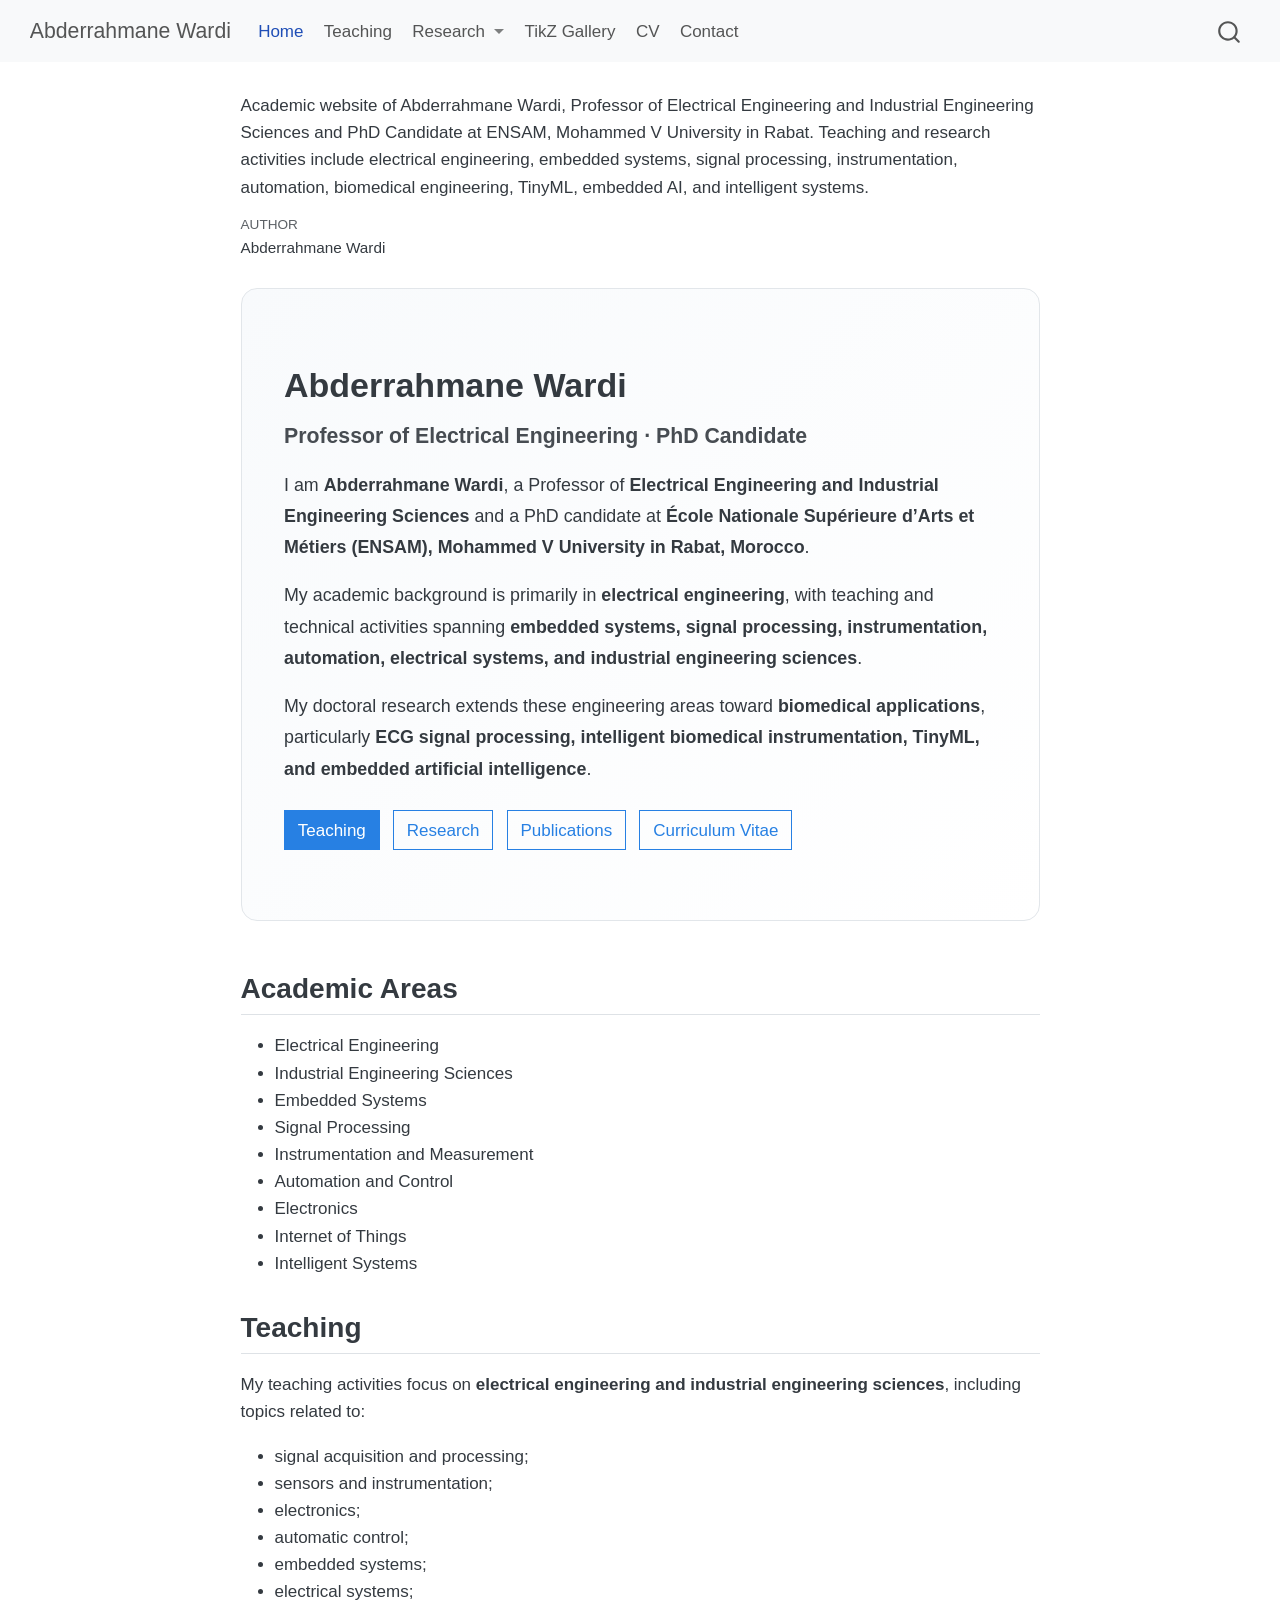
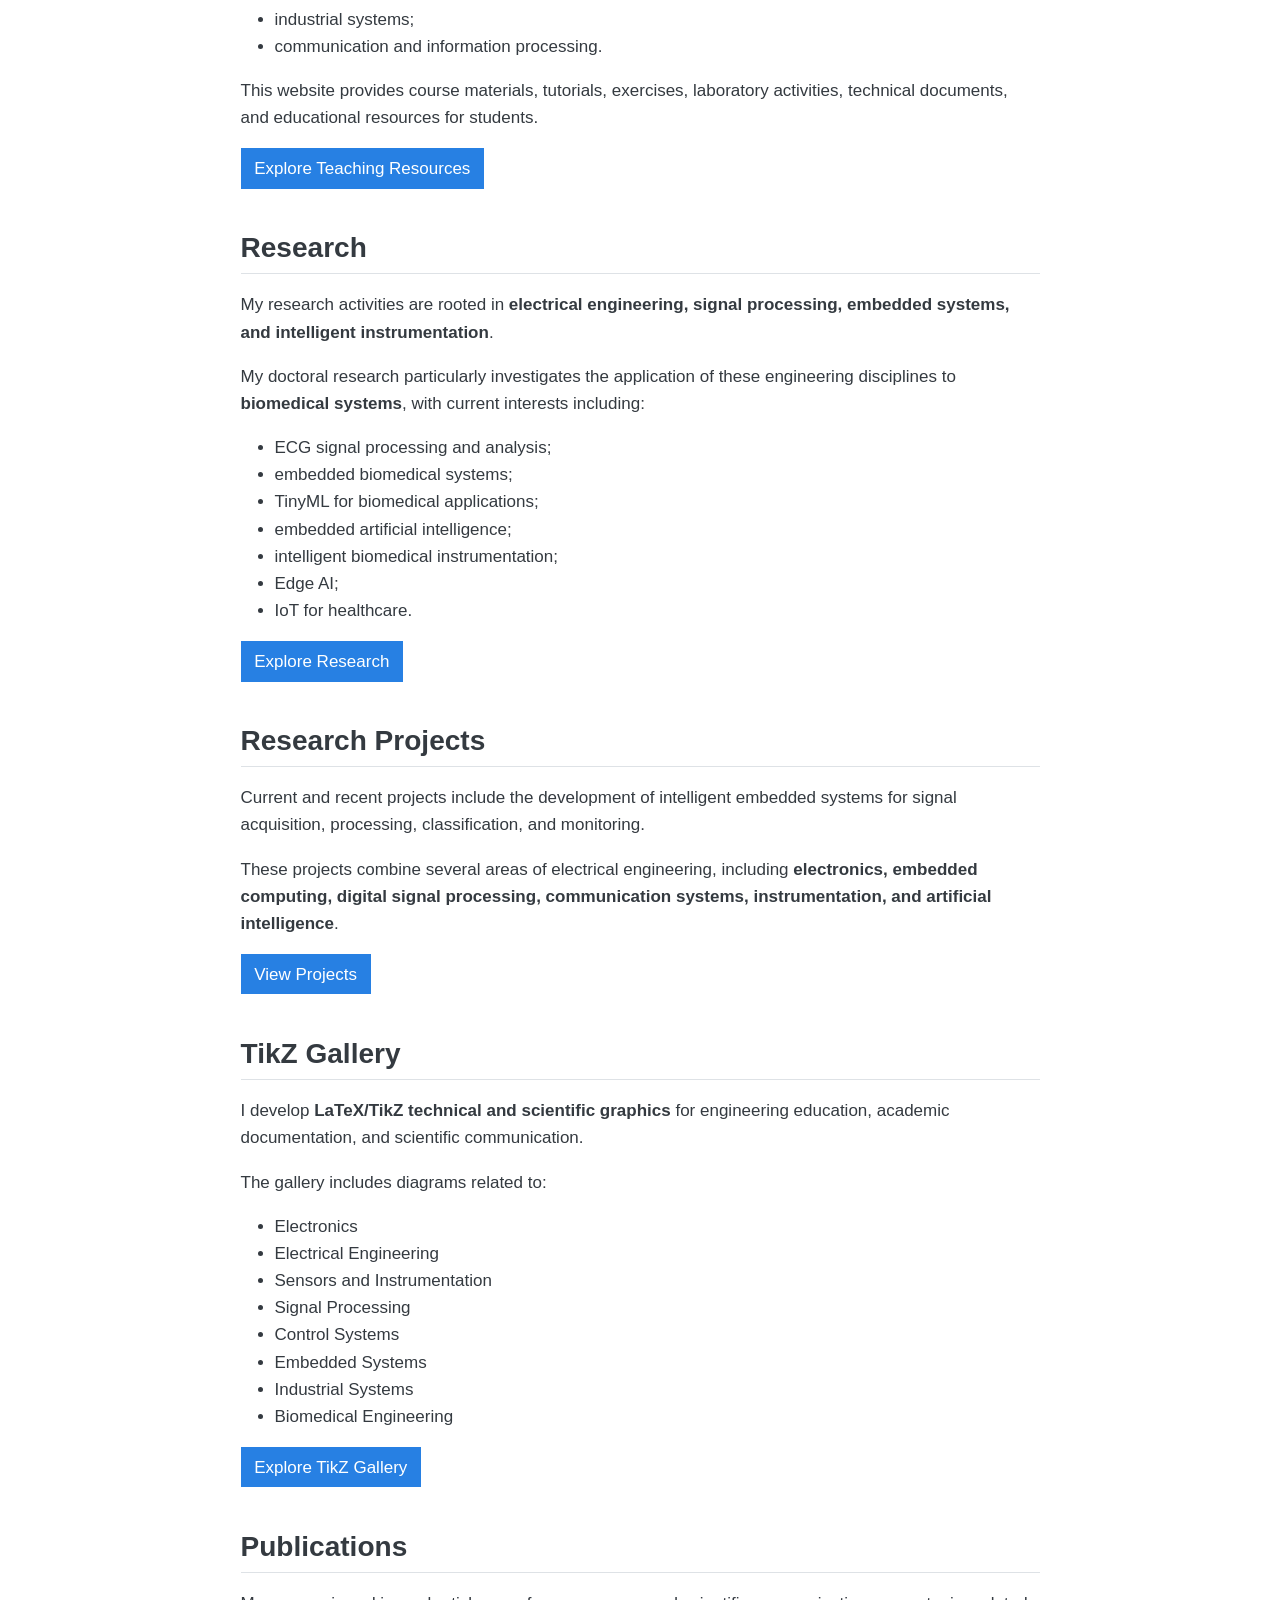
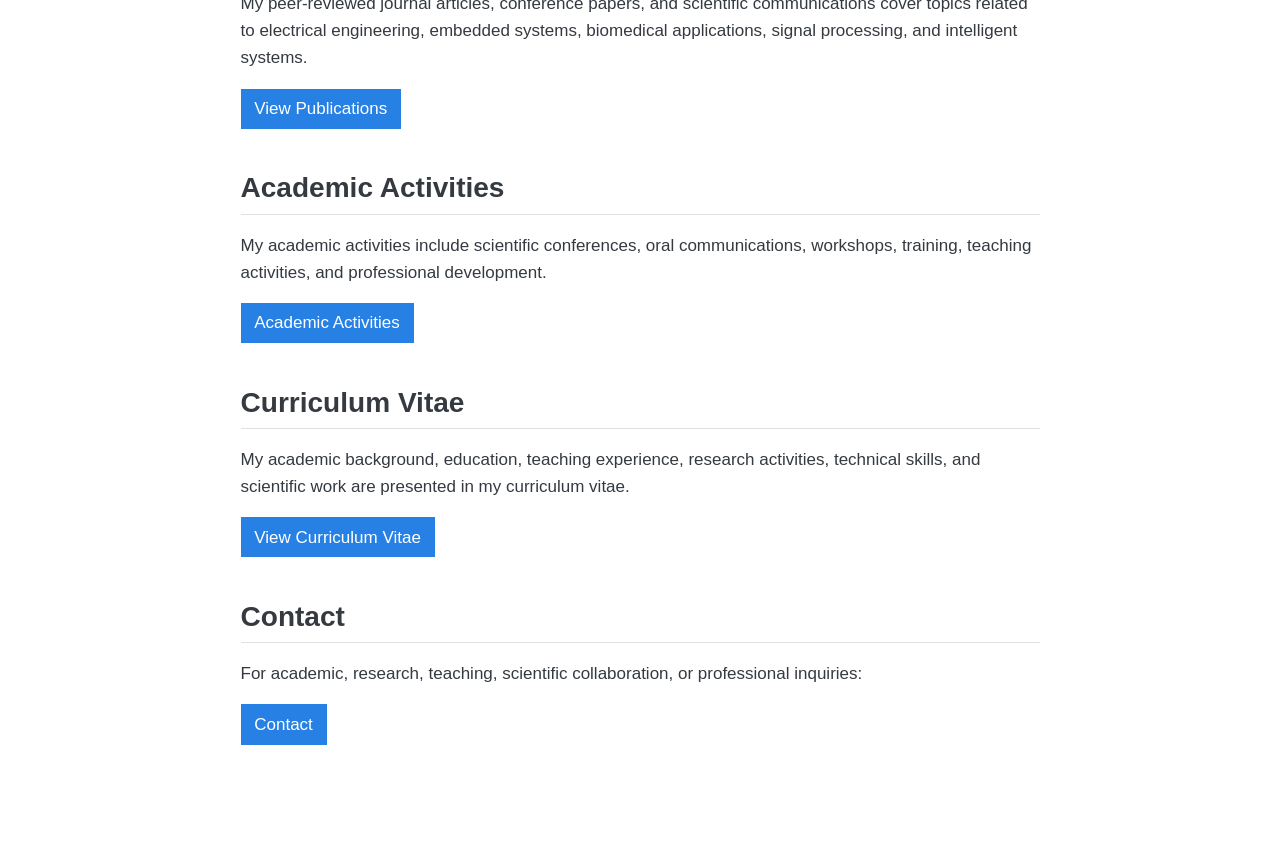
==== commit 5e11d647: "Built site for gh-pages" ====
--- a/index.html
+++ b/index.html
@@ -106,37 +106,36 @@
     <a class="nav-link" href="./teaching.html"> 
 <span class="menu-text">Teaching</span></a>
   </li>  
-  <li class="nav-item">
-    <a class="nav-link" href="./research.html"> 
-<span class="menu-text">Research</span></a>
-  </li>  
-  <li class="nav-item">
-    <a class="nav-link" href="./publications.html"> 
-<span class="menu-text">Publications</span></a>
-  </li>  
-  <li class="nav-item">
-    <a class="nav-link" href="./projects.html"> 
-<span class="menu-text">Projects</span></a>
-  </li>  
+  <li class="nav-item dropdown ">
+    <a class="nav-link dropdown-toggle" href="#" id="nav-menu-research" role="link" data-bs-toggle="dropdown" aria-expanded="false">
+ <span class="menu-text">Research</span>
+    </a>
+    <ul class="dropdown-menu" aria-labelledby="nav-menu-research">    
+        <li>
+    <a class="dropdown-item" href="./research.html">
+ <span class="dropdown-text">Research</span></a>
+  </li>  
+        <li>
+    <a class="dropdown-item" href="./publications.html">
+ <span class="dropdown-text">Publications</span></a>
+  </li>  
+        <li>
+    <a class="dropdown-item" href="./projects.html">
+ <span class="dropdown-text">Projects</span></a>
+  </li>  
+    </ul>
+  </li>
   <li class="nav-item">
     <a class="nav-link" href="./tikz.html"> 
 <span class="menu-text">TikZ Gallery</span></a>
   </li>  
   <li class="nav-item">
-    <a class="nav-link" href="./activities.html"> 
-<span class="menu-text">Academic Activities</span></a>
-  </li>  
-  <li class="nav-item">
     <a class="nav-link" href="./cv.html"> 
 <span class="menu-text">CV</span></a>
   </li>  
   <li class="nav-item">
     <a class="nav-link" href="./contact.html"> 
 <span class="menu-text">Contact</span></a>
-  </li>  
-  <li class="nav-item">
-    <a class="nav-link" href="./about.html"> 
-<span class="menu-text">About</span></a>
   </li>  
 </ul>
           </div> <!-- /navcollapse -->
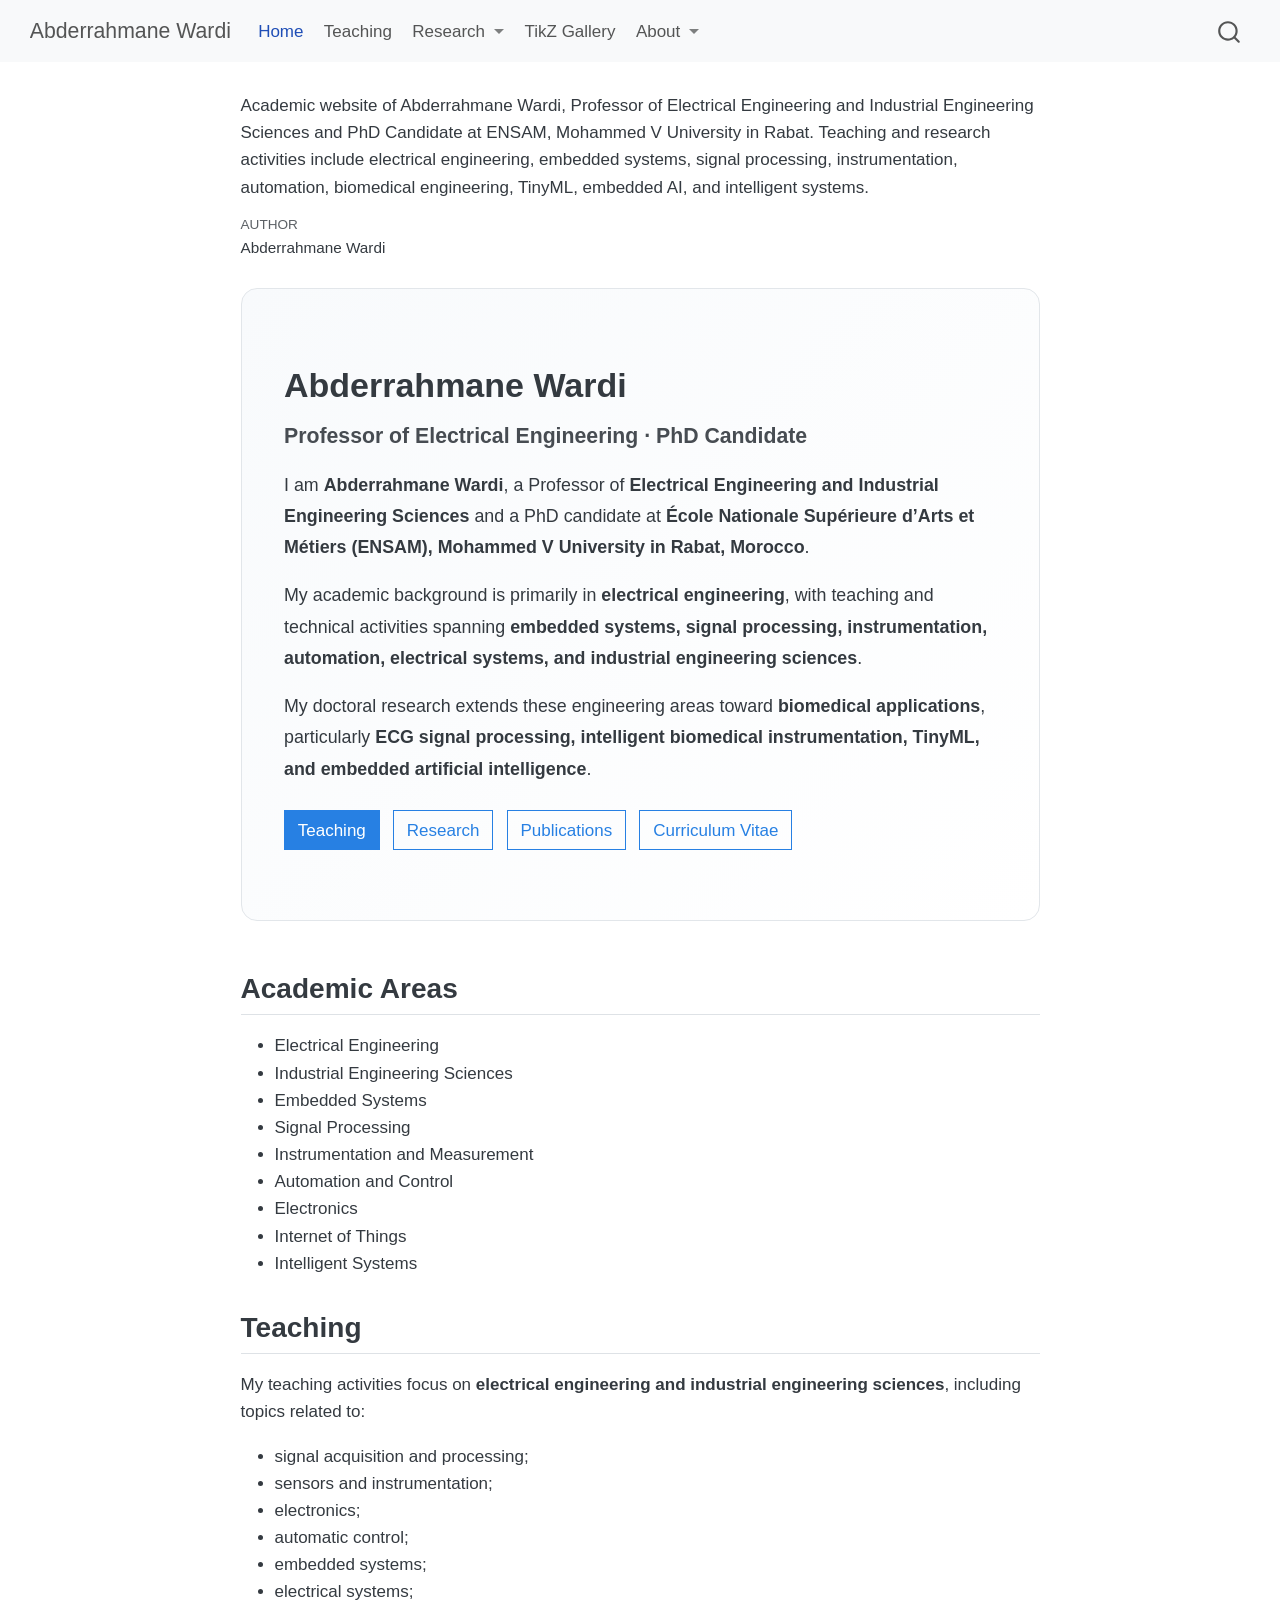
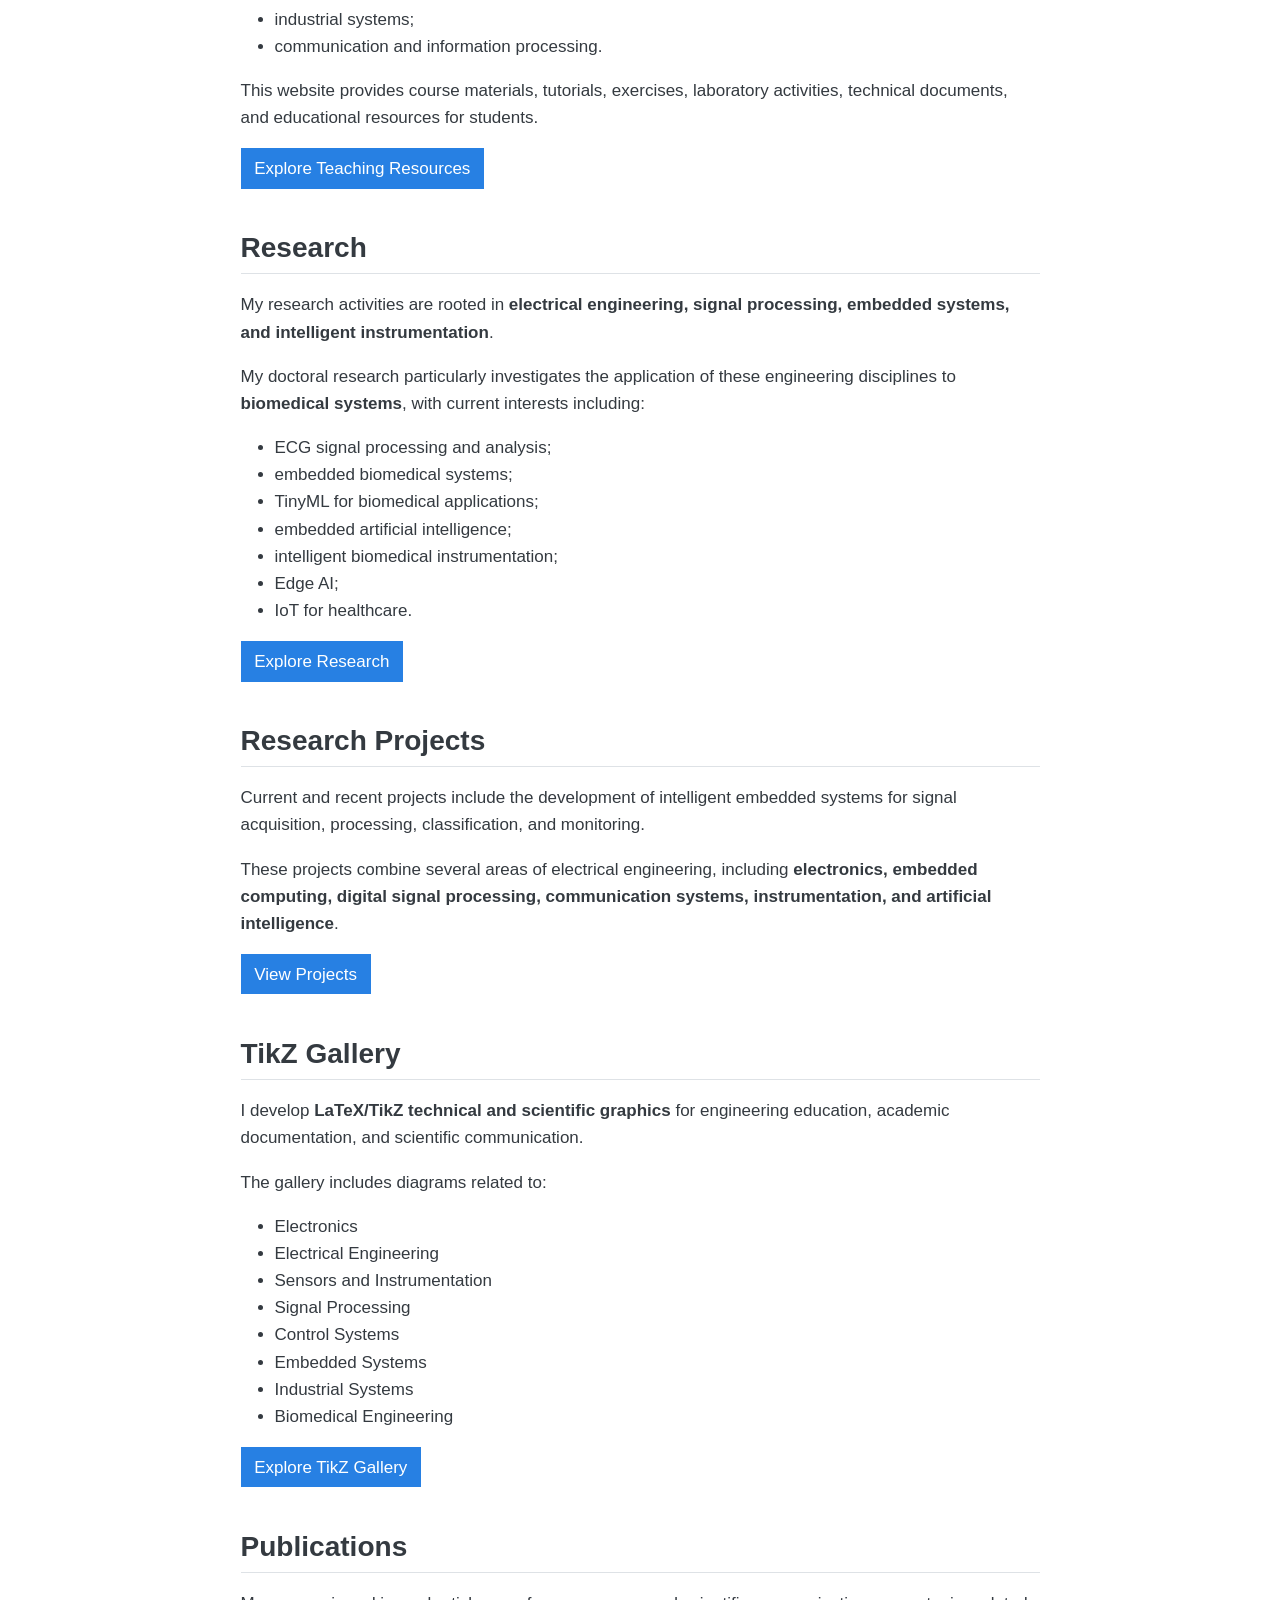
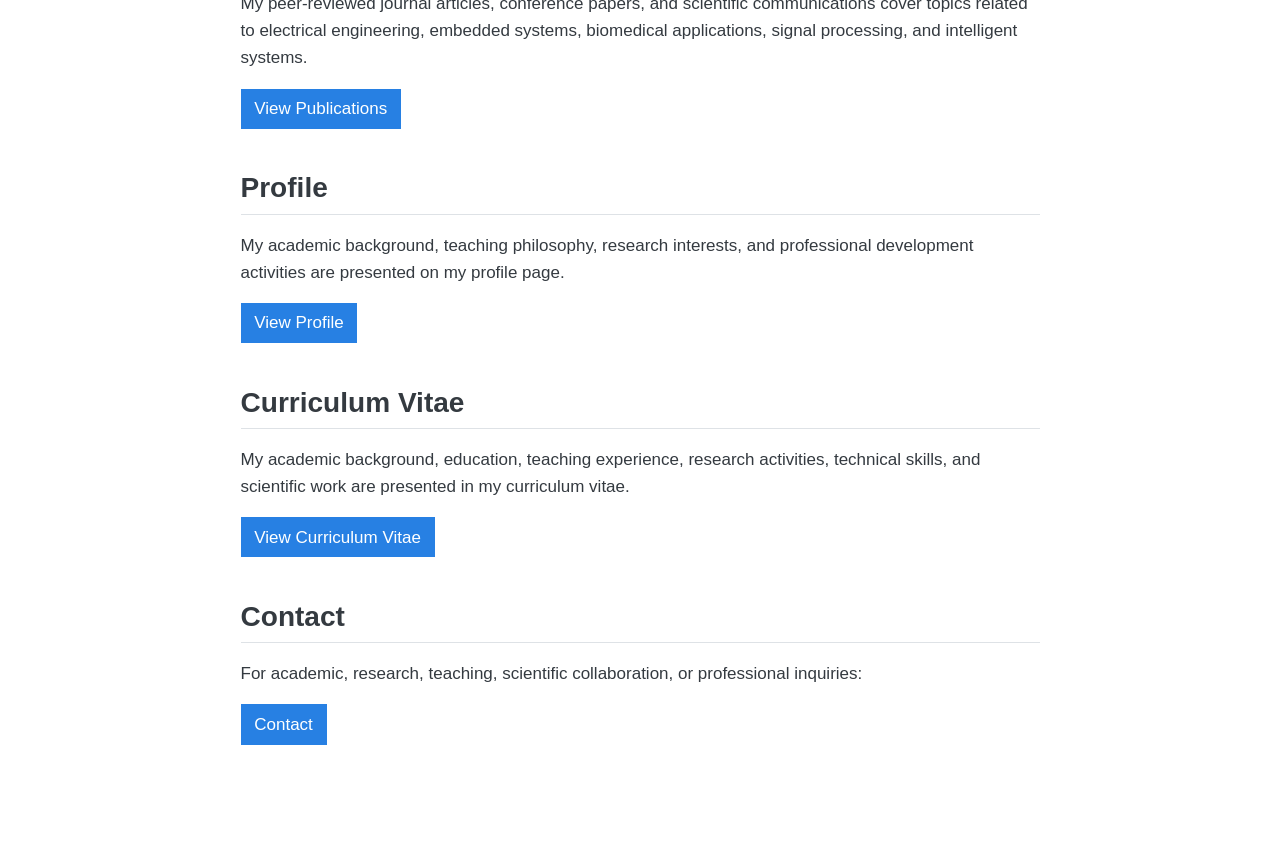
==== commit a1c77c50: "Built site for gh-pages" ====
--- a/index.html
+++ b/index.html
@@ -120,6 +120,10 @@
  <span class="dropdown-text">Publications</span></a>
   </li>  
         <li>
+    <a class="dropdown-item" href="./presentations.html">
+ <span class="dropdown-text">Presentations</span></a>
+  </li>  
+        <li>
     <a class="dropdown-item" href="./projects.html">
  <span class="dropdown-text">Projects</span></a>
   </li>  
@@ -129,14 +133,25 @@
     <a class="nav-link" href="./tikz.html"> 
 <span class="menu-text">TikZ Gallery</span></a>
   </li>  
-  <li class="nav-item">
-    <a class="nav-link" href="./cv.html"> 
-<span class="menu-text">CV</span></a>
-  </li>  
-  <li class="nav-item">
-    <a class="nav-link" href="./contact.html"> 
-<span class="menu-text">Contact</span></a>
-  </li>  
+  <li class="nav-item dropdown ">
+    <a class="nav-link dropdown-toggle" href="#" id="nav-menu-about" role="link" data-bs-toggle="dropdown" aria-expanded="false">
+ <span class="menu-text">About</span>
+    </a>
+    <ul class="dropdown-menu" aria-labelledby="nav-menu-about">    
+        <li>
+    <a class="dropdown-item" href="./about.html">
+ <span class="dropdown-text">Profile</span></a>
+  </li>  
+        <li>
+    <a class="dropdown-item" href="./cv.html">
+ <span class="dropdown-text">CV</span></a>
+  </li>  
+        <li>
+    <a class="dropdown-item" href="./contact.html">
+ <span class="dropdown-text">Contact</span></a>
+  </li>  
+    </ul>
+  </li>
 </ul>
           </div> <!-- /navcollapse -->
             <div class="quarto-navbar-tools">
@@ -265,10 +280,10 @@
 <p>My peer-reviewed journal articles, conference papers, and scientific communications cover topics related to electrical engineering, embedded systems, biomedical applications, signal processing, and intelligent systems.</p>
 <p><a href="./publications.html" class="btn btn-primary">View Publications</a></p>
 </section>
-<section id="academic-activities" class="level2">
-<h2 class="anchored" data-anchor-id="academic-activities">Academic Activities</h2>
-<p>My academic activities include scientific conferences, oral communications, workshops, training, teaching activities, and professional development.</p>
-<p><a href="./activities.html" class="btn btn-primary">Academic Activities</a></p>
+<section id="profile" class="level2">
+<h2 class="anchored" data-anchor-id="profile">Profile</h2>
+<p>My academic background, teaching philosophy, research interests, and professional development activities are presented on my profile page.</p>
+<p><a href="./about.html" class="btn btn-primary">View Profile</a></p>
 </section>
 <section id="curriculum-vitae" class="level2">
 <h2 class="anchored" data-anchor-id="curriculum-vitae">Curriculum Vitae</h2>
